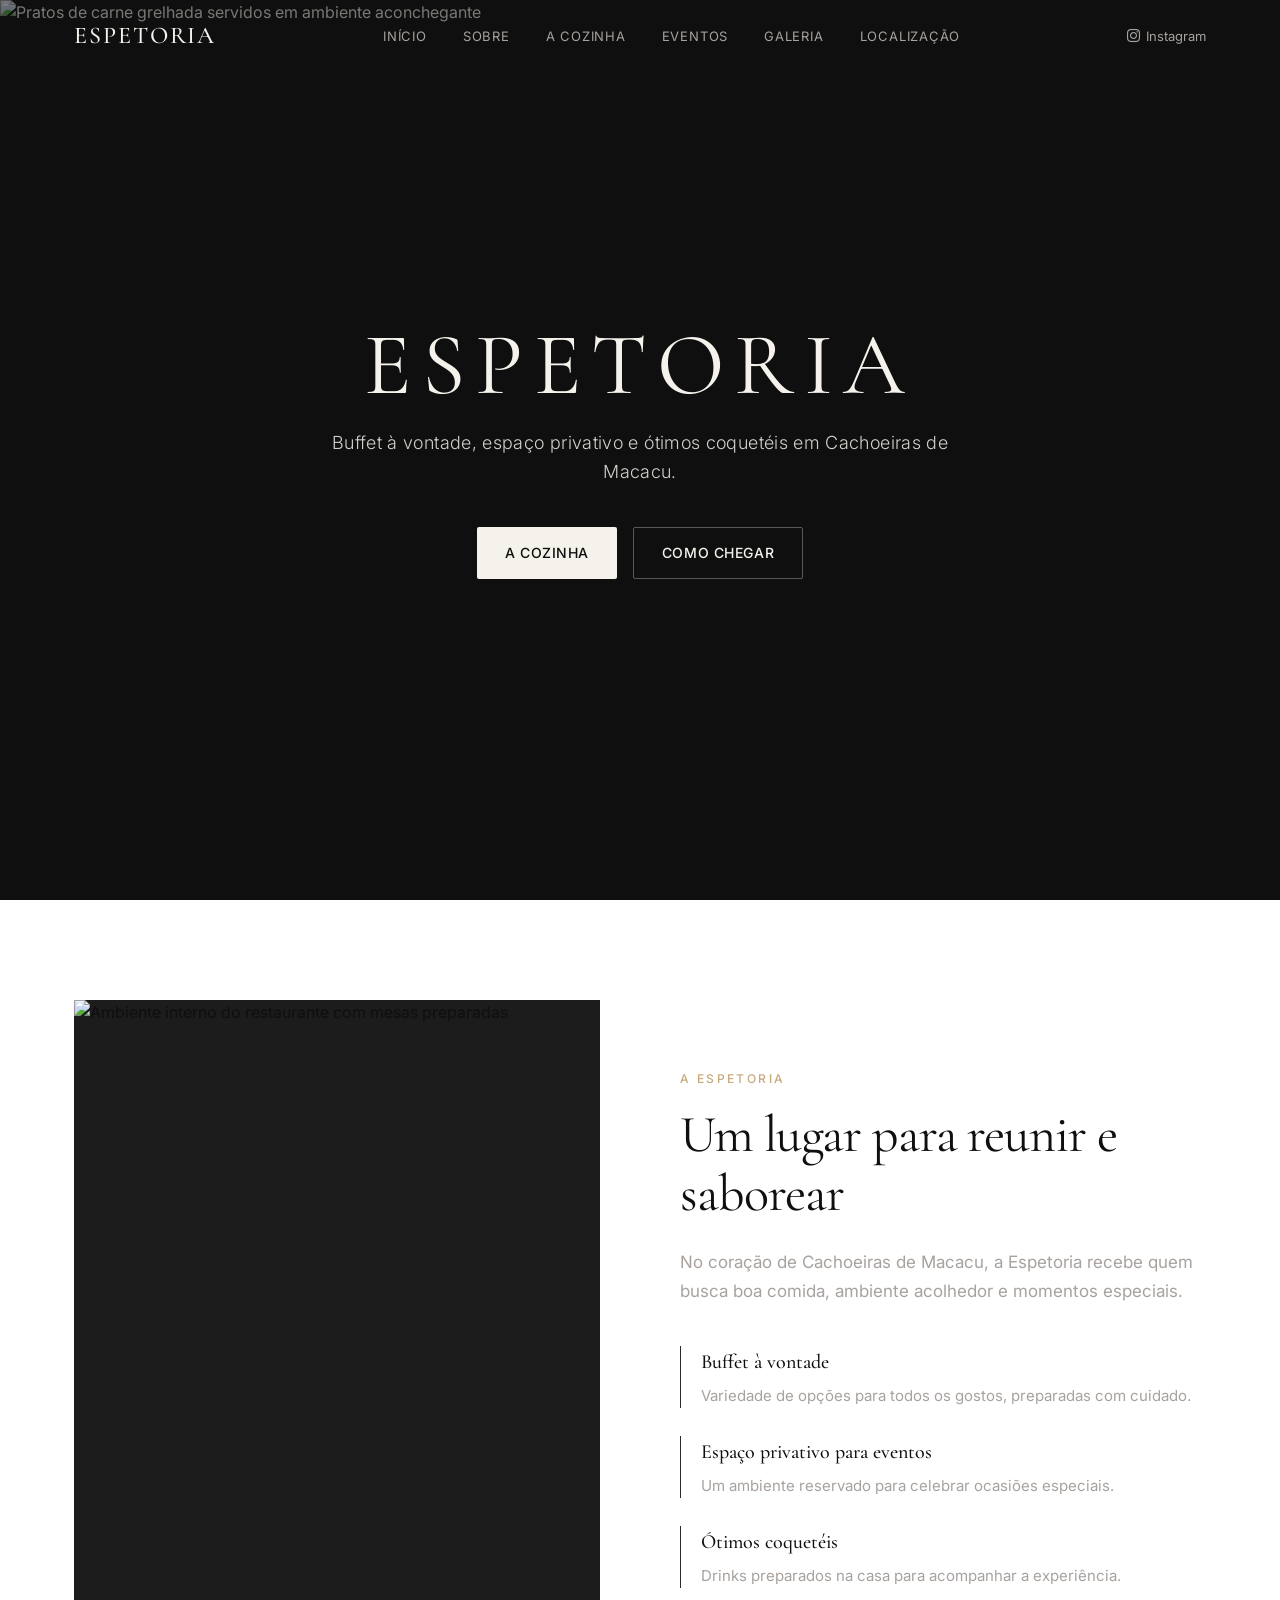
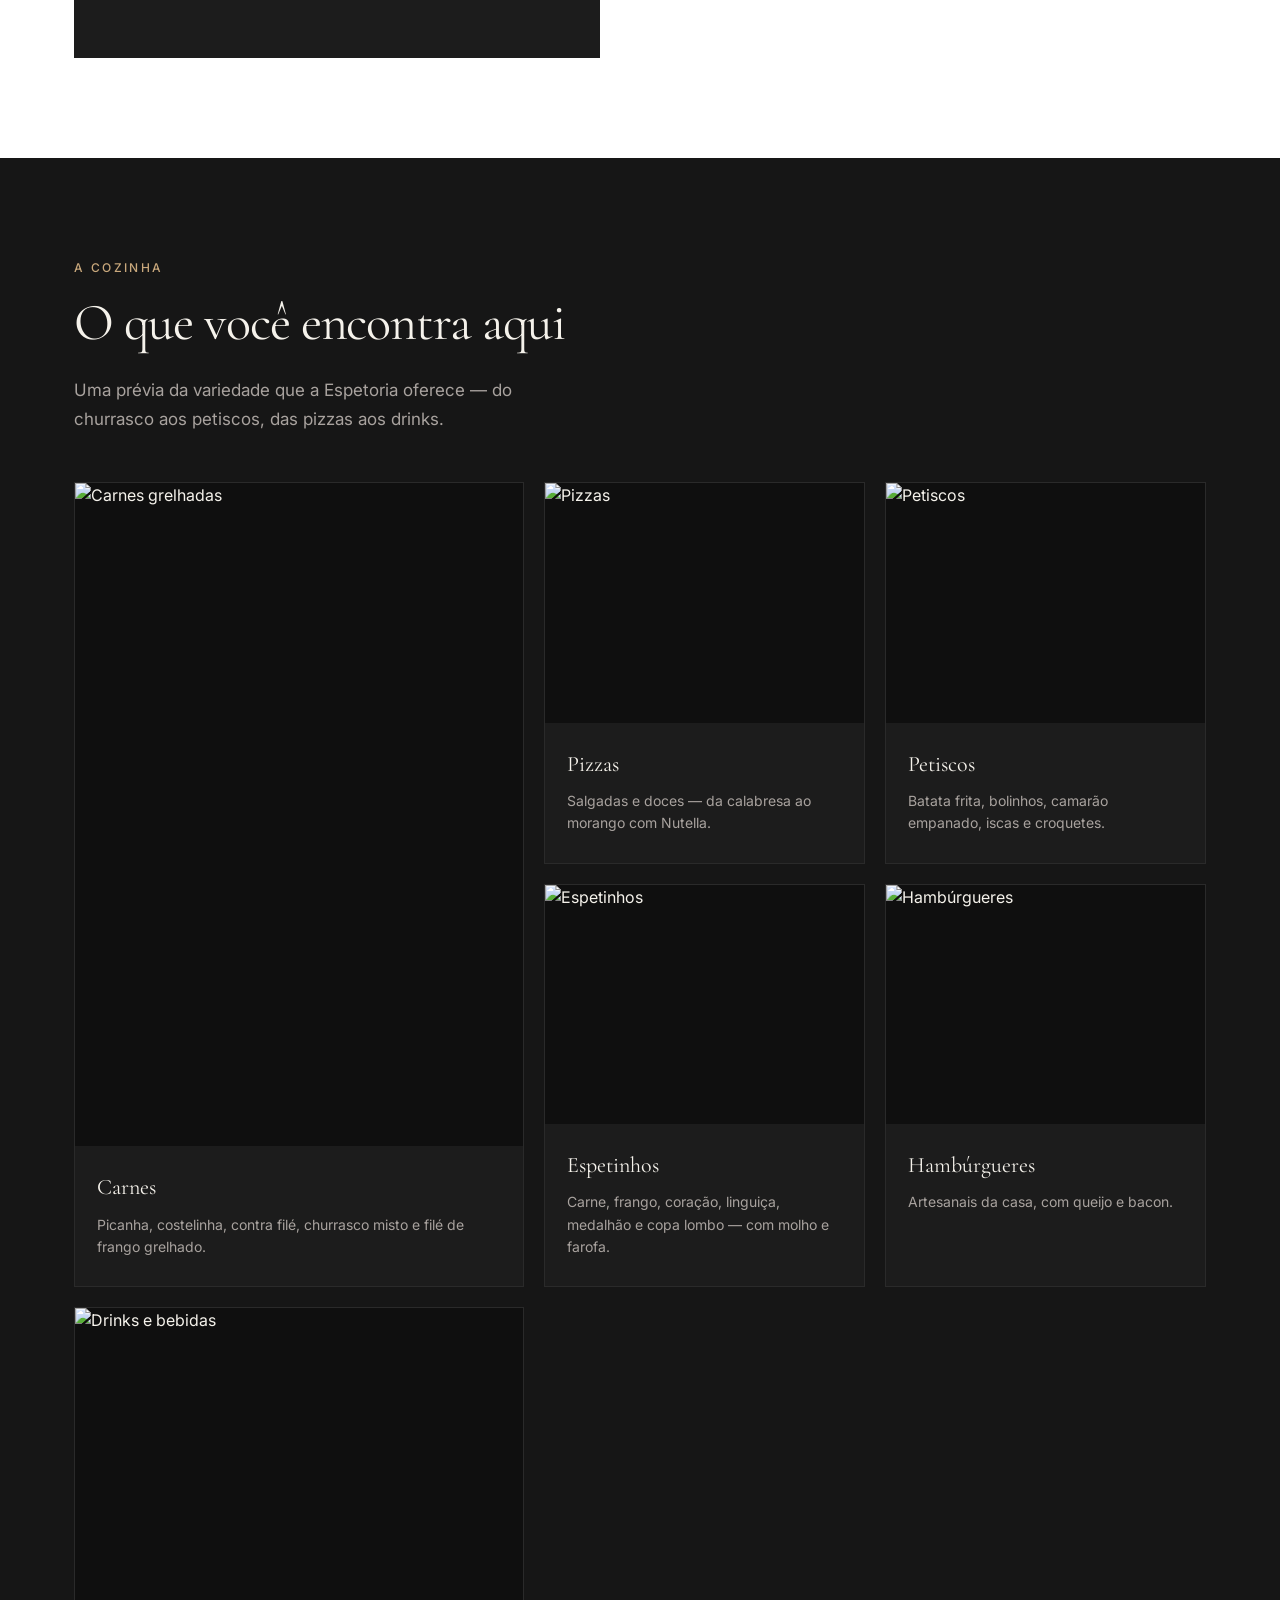
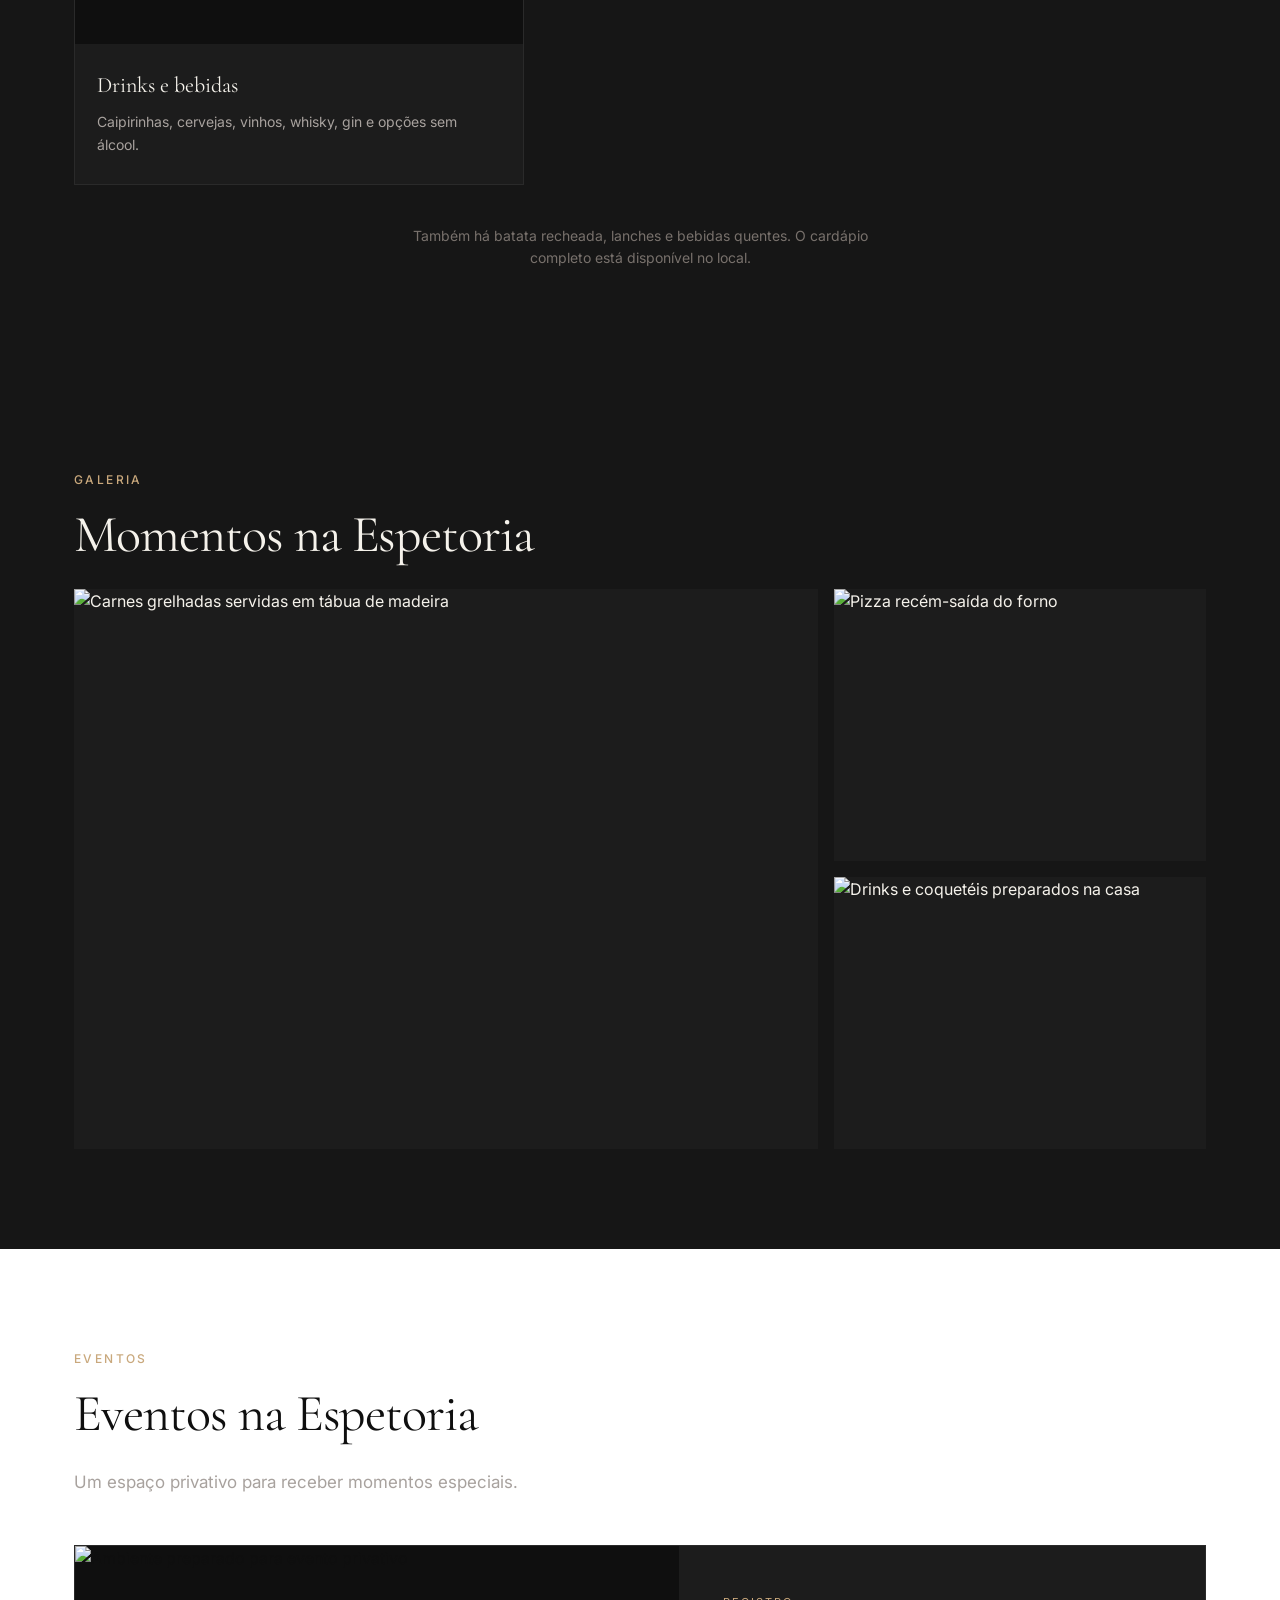
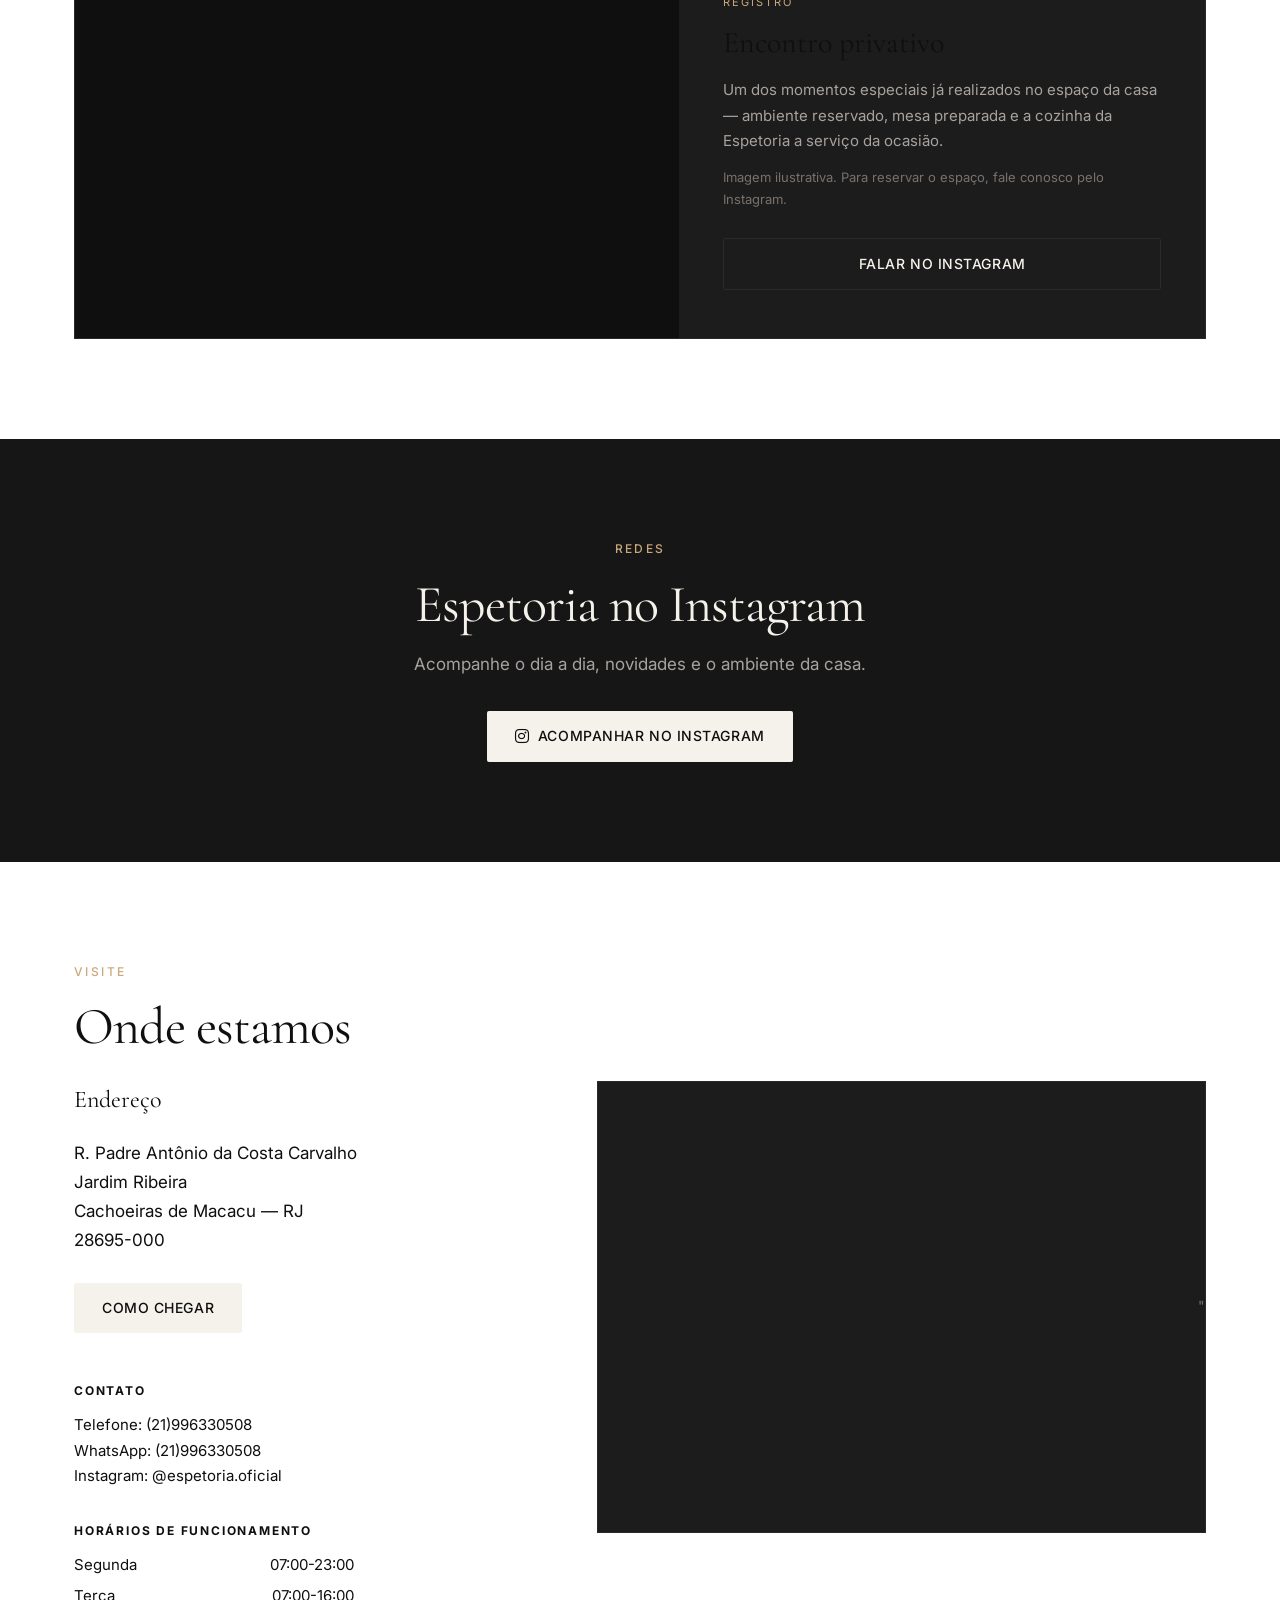
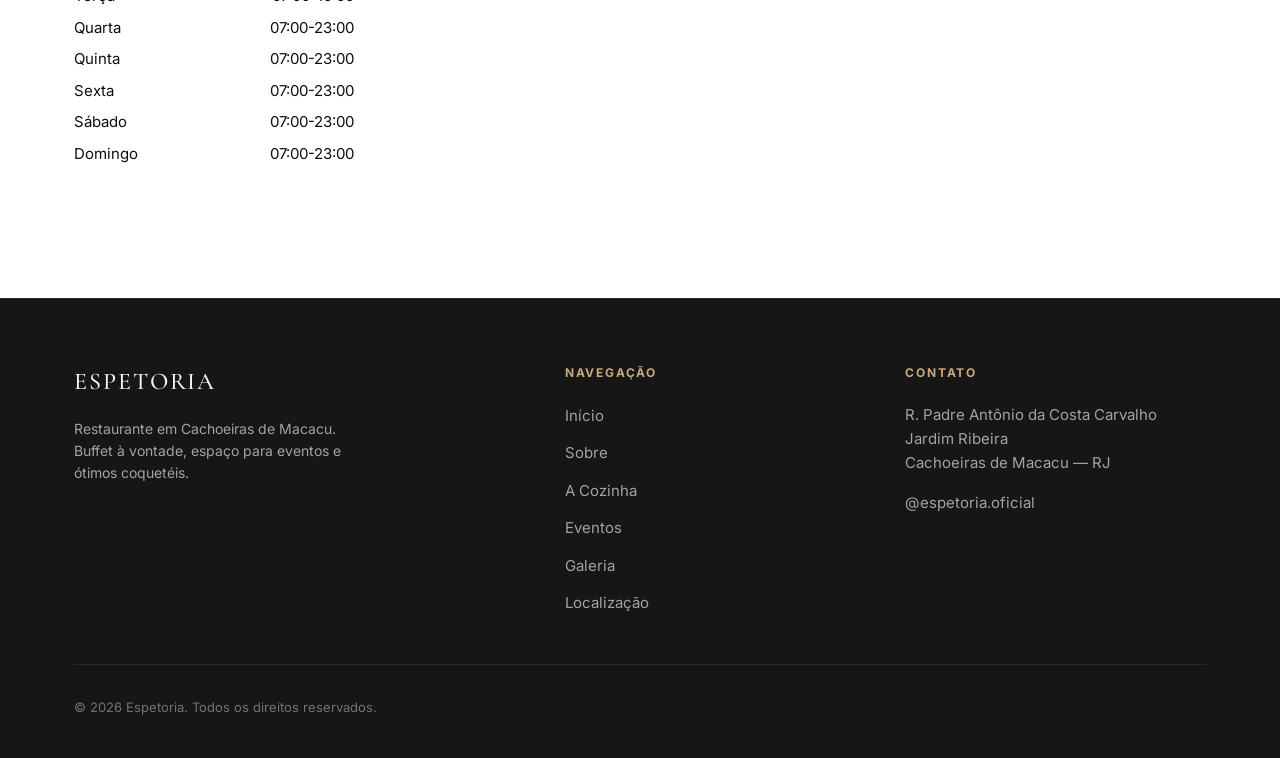
==== index.html @ f0045d0f "first commit" ====
<!DOCTYPE html>
<html lang="pt-BR">
<head>
  <meta charset="UTF-8">
  <meta name="viewport" content="width=device-width, initial-scale=1.0">
  <title>Espetoria — Restaurante em Cachoeiras de Macacu, RJ</title>
  <meta name="description" content="Espetoria em Cachoeiras de Macacu. Buffet à vontade, espaço privativo para eventos e ótimos coquetéis. Venha nos visitar.">
  
  <meta property="og:title" content="Espetoria — Cachoeiras de Macacu">
  <meta property="og:description" content="Buffet à vontade, espaço privativo para eventos e ótimos coquetéis. Restaurante em Cachoeiras de Macacu, RJ.">
  <meta property="og:type" content="restaurant">
  <meta property="og:url" content="https://espetoria.com.br">
  <meta property="og:locale" content="pt_BR">
  
  <link rel="icon" type="image/svg+xml" href="assets/favicon.svg">
  <link rel="apple-touch-icon" href="assets/favicon.svg">
  <link rel="manifest" href="assets/site.webmanifest">
  
  <link rel="preconnect" href="https://fonts.googleapis.com">
  <link rel="preconnect" href="https://fonts.gstatic.com" crossorigin>
  <link href="https://fonts.googleapis.com/css2?family=Cormorant+Garamond:ital,wght@0,400;0,500;0,600;1,400&family=Inter:wght@300;400;500;600&display=swap" rel="stylesheet">
  <link rel="stylesheet" href="https://cdn.jsdelivr.net/npm/bootstrap-icons@1.11.3/font/bootstrap-icons.min.css">
  <link rel="stylesheet" href="css/style.css">
  
  <script type="application/ld+json">
  {
    "@context": "https://schema.org",
    "@type": "Restaurant",
    "name": "Espetoria",
    "address": {
      "@type": "PostalAddress",
      "streetAddress": "R. Padre Antônio da Costa Carvalho — Jardim Ribeira",
      "addressLocality": "Cachoeiras de Macacu",
      "addressRegion": "RJ",
      "postalCode": "28695-000",
      "addressCountry": "BR"
    },
    "url": "https://espetoria.com.br",
    "servesCuisine": ["Brasileira", "Churrasco", "Pizza"],
    "priceRange": "$$"
  }
  </script>
</head>
<body>
  <header class="navbar" role="banner">
    <div class="container">
      <a href="#inicio" class="logo" aria-label="Espetoria — Início">Espetoria</a>
      
      <nav class="nav-links" aria-label="Navegação principal">
        <a href="#inicio">Início</a>
        <a href="#sobre">Sobre</a>
        <a href="#cozinha">A Cozinha</a>
        <a href="#eventos">Eventos</a>
        <a href="#galeria">Galeria</a>
        <a href="#localizacao">Localização</a>
      </nav>
      
      <a href="https://www.instagram.com/espetoria.oficial/" target="_blank" rel="noopener noreferrer" class="nav-instagram" aria-label="Instagram da Espetoria">
        <i class="bi bi-instagram" aria-hidden="true"></i>
        <span>Instagram</span>
      </a>
      
      <button class="menu-toggle" aria-label="Abrir menu" aria-expanded="false" aria-controls="mobile-nav">
        <span></span>
        <span></span>
        <span></span>
      </button>
    </div>
  </header>
  
  <nav class="mobile-nav" id="mobile-nav" aria-label="Menu mobile">
    <a href="#inicio">Início</a>
    <a href="#sobre">Sobre</a>
    <a href="#cozinha">A Cozinha</a>
    <a href="#eventos">Eventos</a>
    <a href="#galeria">Galeria</a>
    <a href="#localizacao">Localização</a>
    <a href="https://www.instagram.com/espetoria.oficial/" target="_blank" rel="noopener noreferrer" class="mobile-ig">Instagram</a>
  </nav>

  <main>
    <!-- Hero -->
    <section class="hero" id="inicio">
      <div class="hero-bg">
        <img 
          src="https://images.unsplash.com/photo-1555939594-58d7cb561ad1?w=1920&q=80" 
          alt="Pratos de carne grelhada servidos em ambiente aconchegante"
          width="1920"
          height="1080"
          fetchpriority="high"
        >
      </div>
      <div class="hero-overlay" aria-hidden="true"></div>
      <div class="hero-content">
        <h1 class="hero-title">Espetoria</h1>
        <p class="hero-subtitle">Buffet à vontade, espaço privativo e ótimos coquetéis em Cachoeiras de Macacu.</p>
        <div class="hero-actions">
          <a href="#cozinha" class="btn btn-primary">A cozinha</a>
          <a href="#localizacao" class="btn btn-outline">Como chegar</a>
        </div>
      </div>
    </section>

    <!-- Sobre -->
    <section class="section sobre" id="sobre">
      <div class="container">
        <div class="sobre-grid">
          <div class="sobre-visual">
            <img 
              src="https://images.unsplash.com/photo-1517248135467-4c7edcad34c4?w=900&q=80" 
              alt="Ambiente interno do restaurante com mesas preparadas"
              width="900"
              height="1125"
              loading="lazy"
              decoding="async"
            >
          </div>
          <div class="sobre-content">
            <p class="section-label">A Espetoria</p>
            <h2 class="section-title">Um lugar para reunir e saborear</h2>
            <p class="section-text">No coração de Cachoeiras de Macacu, a Espetoria recebe quem busca boa comida, ambiente acolhedor e momentos especiais.</p>
            
            <div class="sobre-features">
              <div class="feature">
                <h3>Buffet à vontade</h3>
                <p>Variedade de opções para todos os gostos, preparadas com cuidado.</p>
              </div>
              <div class="feature">
                <h3>Espaço privativo para eventos</h3>
                <p>Um ambiente reservado para celebrar ocasiões especiais.</p>
              </div>
              <div class="feature">
                <h3>Ótimos coquetéis</h3>
                <p>Drinks preparados na casa para acompanhar a experiência.</p>
              </div>
            </div>
          </div>
        </div>
      </div>
    </section>

    <!-- A Cozinha — prévia da alimentação -->
    <section class="section cozinha" id="cozinha">
      <div class="container">
        <div class="cozinha-header">
          <p class="section-label">A cozinha</p>
          <h2 class="section-title">O que você encontra aqui</h2>
          <p class="section-text">Uma prévia da variedade que a Espetoria oferece — do churrasco aos petiscos, das pizzas aos drinks.</p>
        </div>

        <div class="cozinha-grid">
          <article class="cozinha-card cozinha-card--large">
            <div class="cozinha-card-img">
              <img src="https://images.unsplash.com/photo-1544025162-d76694265947?w=1000&q=80" alt="Carnes grelhadas" loading="lazy" decoding="async">
            </div>
            <div class="cozinha-card-body">
              <h3>Carnes</h3>
              <p>Picanha, costelinha, contra filé, churrasco misto e filé de frango grelhado.</p>
            </div>
          </article>

          <article class="cozinha-card">
            <div class="cozinha-card-img">
              <img src="https://images.unsplash.com/photo-1565299624946-b28f40a0ae38?w=700&q=80" alt="Pizzas" loading="lazy" decoding="async">
            </div>
            <div class="cozinha-card-body">
              <h3>Pizzas</h3>
              <p>Salgadas e doces — da calabresa ao morango com Nutella.</p>
            </div>
          </article>

          <article class="cozinha-card">
            <div class="cozinha-card-img">
              <img src="https://images.unsplash.com/photo-1626645738196-c2a7c87a8f58?w=700&q=80" alt="Petiscos" loading="lazy" decoding="async">
            </div>
            <div class="cozinha-card-body">
              <h3>Petiscos</h3>
              <p>Batata frita, bolinhos, camarão empanado, iscas e croquetes.</p>
            </div>
          </article>

          <article class="cozinha-card">
            <div class="cozinha-card-img">
              <img src="https://images.unsplash.com/photo-1555939594-58d7cb561ad1?w=700&q=80" alt="Espetinhos" loading="lazy" decoding="async">
            </div>
            <div class="cozinha-card-body">
              <h3>Espetinhos</h3>
              <p>Carne, frango, coração, linguiça, medalhão e copa lombo — com molho e farofa.</p>
            </div>
          </article>

          <article class="cozinha-card">
            <div class="cozinha-card-img">
              <img src="https://images.unsplash.com/photo-1568901346375-23c9450c58cd?w=700&q=80" alt="Hambúrgueres" loading="lazy" decoding="async">
            </div>
            <div class="cozinha-card-body">
              <h3>Hambúrgueres</h3>
              <p>Artesanais da casa, com queijo e bacon.</p>
            </div>
          </article>

          <article class="cozinha-card">
            <div class="cozinha-card-img">
              <img src="https://images.unsplash.com/photo-1514362545857-3bc165247c3a?w=700&q=80" alt="Drinks e bebidas" loading="lazy" decoding="async">
            </div>
            <div class="cozinha-card-body">
              <h3>Drinks e bebidas</h3>
              <p>Caipirinhas, cervejas, vinhos, whisky, gin e opções sem álcool.</p>
            </div>
          </article>
        </div>

        <p class="cozinha-note">Também há batata recheada, lanches e bebidas quentes. O cardápio completo está disponível no local.</p>
      </div>
    </section>

    <!-- Galeria -->
    <section class="section galeria" id="galeria">
      <div class="container">
        <p class="section-label">Galeria</p>
        <h2 class="section-title">Momentos na Espetoria</h2>
        
        <div class="galeria-grid">
          <div class="galeria-item large">
            <img 
              src="https://images.unsplash.com/photo-1544025162-d76694265947?w=1200&q=80" 
              alt="Carnes grelhadas servidas em tábua de madeira"
              width="1200"
              height="750"
              loading="lazy"
              decoding="async"
            >
          </div>
          <div class="galeria-item medium">
            <img 
              src="https://images.unsplash.com/photo-1565299624946-b28f40a0ae38?w=600&q=80" 
              alt="Pizza recém-saída do forno"
              width="600"
              height="450"
              loading="lazy"
              decoding="async"
            >
          </div>
          <div class="galeria-item medium">
            <img 
              src="https://images.unsplash.com/photo-1514362545857-3bc165247c3a?w=600&q=80" 
              alt="Drinks e coquetéis preparados na casa"
              width="600"
              height="450"
              loading="lazy"
              decoding="async"
            >
          </div>
        </div>
      </div>
    </section>

    <!-- Eventos -->
    <section class="section eventos" id="eventos">
      <div class="container">
        <div class="eventos-header">
          <p class="section-label">Eventos</p>
          <h2 class="section-title">Eventos na Espetoria</h2>
          <p class="section-text">Um espaço privativo para receber momentos especiais.</p>
        </div>

        <article class="evento-destaque">
          <div class="evento-destaque-img">
            <img 
              src="https://images.unsplash.com/photo-1519167758481-83f550bb49b3?w=1100&q=80" 
              alt="Ambiente preparado para evento privativo"
              width="1100"
              height="700"
              loading="lazy"
              decoding="async"
            >
          </div>
          <div class="evento-destaque-body">
            <span class="evento-label">Registro</span>
            <h3>Encontro privativo</h3>
            <p>Um dos momentos especiais já realizados no espaço da casa — ambiente reservado, mesa preparada e a cozinha da Espetoria a serviço da ocasião.</p>
            <p class="evento-note">Imagem ilustrativa. Para reservar o espaço, fale conosco pelo Instagram.</p>
            <a href="https://www.instagram.com/espetoria.oficial/" target="_blank" rel="noopener noreferrer" class="btn btn-secondary">Falar no Instagram</a>
          </div>
        </article>
      </div>
    </section>

    <!-- Instagram -->
    <section class="section instagram">
      <div class="container">
        <p class="section-label">Redes</p>
        <h2 class="section-title">Espetoria no Instagram</h2>
        <p class="section-text">Acompanhe o dia a dia, novidades e o ambiente da casa.</p>
        <a href="https://www.instagram.com/espetoria.oficial/" target="_blank" rel="noopener noreferrer" class="btn btn-primary">
          <i class="bi bi-instagram" aria-hidden="true"></i>
          Acompanhar no Instagram
        </a>
      </div>
    </section>

    <!-- Localização -->
    <section class="section localizacao" id="localizacao">
      <div class="container">
        <p class="section-label">Visite</p>
        <h2 class="section-title">Onde estamos</h2>
        
        <div class="localizacao-grid">
          <div class="localizacao-info">
            <h3>Endereço</h3>
            <p class="address">
              R. Padre Antônio da Costa Carvalho<br>
              Jardim Ribeira<br>
              Cachoeiras de Macacu — RJ<br>
              28695-000
            </p>
            
            <a 
              href="https://www.google.com/maps/search/?api=1&query=R.+Padre+Ant%C3%B4nio+da+Costa+Carvalho+Jardim+Ribeira+Cachoeiras+de+Macacu+RJ+28695-000" 
              target="_blank" 
              rel="noopener noreferrer" 
              class="btn btn-primary"
            >
              Como chegar
            </a>

            <div class="info-block" style="margin-top: 48px;">
              <h4>Contato</h4>
              <p>Telefone: (21)996330508</p>
              <p>WhatsApp: (21)996330508</p>
              <p>
                Instagram: 
                <a href="https://www.instagram.com/espetoria.oficial/" target="_blank" rel="noopener noreferrer">@espetoria.oficial</a>
              </p>
            </div>

            <div class="info-block">
              <h4>Horários de funcionamento</h4>
              <ul class="hours-list" style="margin-top: 12px;">
                <li><span class="day">Segunda</span> <span>07:00-23:00</span></li>
                <li><span class="day">Terça</span> <span>07:00-16:00</span></li>
                <li><span class="day">Quarta</span> <span>07:00-23:00</span></li>
                <li><span class="day">Quinta</span> <span>07:00-23:00</span></li>
                <li><span class="day">Sexta</span> <span>07:00-23:00</span></li>
                <li><span class="day">Sábado</span> <span>07:00-23:00</span></li>
                <li><span class="day">Domingo</span> <span>07:00-23:00</span></li>
              </ul>
            </div>
          </div>
          
          <div class="map-placeholder">
          <iframe src="https://www.google.com/maps/embed?pb=!1m18!1m12!1m3!1d4570.860863030024!2d-42.73411092378685!3d-22.596006626839863!2m3!1f0!2f0!3f0!3m2!1i1024!2i768!4f13.1!3m3!1m2!1s0x99cfe68cfa7e2f%3A0x86bfbcec904a068d!2sEspetoria%20Bar%20e%20Restaurante!5e1!3m2!1spt-BR!2sbr!4v1787080847630!5m2!1spt-BR!2sbr" width="600" height="450" style="border:0;" allowfullscreen="" loading="lazy" referrerpolicy="strict-origin-when-cross-origin"></iframe>"
           
          </div>
        </div>
      </div>
    </section>
  </main>

  <footer class="footer" role="contentinfo">
    <div class="container">
      <div class="footer-grid">
        <div class="footer-brand">
          <a href="#inicio" class="logo">Espetoria</a>
          <p>Restaurante em Cachoeiras de Macacu. Buffet à vontade, espaço para eventos e ótimos coquetéis.</p>
        </div>
        
        <div class="footer-nav">
          <h4>Navegação</h4>
          <ul>
            <li><a href="#inicio">Início</a></li>
            <li><a href="#sobre">Sobre</a></li>
            <li><a href="#cozinha">A Cozinha</a></li>
            <li><a href="#eventos">Eventos</a></li>
            <li><a href="#galeria">Galeria</a></li>
            <li><a href="#localizacao">Localização</a></li>
          </ul>
        </div>
        
        <div class="footer-contact">
          <h4>Contato</h4>
          <p>R. Padre Antônio da Costa Carvalho<br>Jardim Ribeira<br>Cachoeiras de Macacu — RJ</p>
          <p style="margin-top: 16px;">
            <a href="https://www.instagram.com/espetoria.oficial/" target="_blank" rel="noopener noreferrer">@espetoria.oficial</a>
          </p>
        </div>
      </div>
      
      <div class="footer-bottom">
        <span>&copy; 2026 Espetoria. Todos os direitos reservados.</span>
      </div>
    </div>
  </footer>

  <script src="js/app.js" defer></script>
</body>
</html>
---- css/style.css ----
/* ============================================
   ESPETORIA — Premium Institutional Website
   ============================================ */

:root {
  --color-bg: #0f0f0f;
  --color-bg-alt: #161616;
  --color-surface: #1c1c1c;
  --color-text: #f5f2eb;
  --color-text-muted: #a8a29e;
  --color-text-soft: #78716c;
  --color-border: #2a2a2a;
  --color-accent: #c9a87c;
  --color-accent-soft: rgba(201, 168, 124, 0.15);
  --color-white: #ffffff;
  --color-offwhite: #faf8f5;
  
  --font-serif: "Cormorant Garamond", Georgia, "Times New Roman", serif;
  --font-sans: "Inter", -apple-system, BlinkMacSystemFont, "Segoe UI", Roboto, sans-serif;
  
  --container: 1180px;
  --nav-height: 72px;
  --transition: 0.3s cubic-bezier(0.4, 0, 0.2, 1);
  --radius: 2px;
}

*, *::before, *::after {
  box-sizing: border-box;
  margin: 0;
  padding: 0;
}

html {
  scroll-behavior: smooth;
  -webkit-text-size-adjust: 100%;
}

body {
  font-family: var(--font-sans);
  font-size: 16px;
  line-height: 1.6;
  color: var(--color-text);
  background-color: var(--color-bg);
  -webkit-font-smoothing: antialiased;
  -moz-osx-font-smoothing: grayscale;
  overflow-x: hidden;
}

img {
  max-width: 100%;
  height: auto;
  display: block;
}

a {
  color: inherit;
  text-decoration: none;
  transition: color var(--transition);
}

button {
  font-family: inherit;
  border: none;
  background: none;
  cursor: pointer;
  color: inherit;
}

ul, ol {
  list-style: none;
}

/* Focus visible for accessibility */
:focus-visible {
  outline: 2px solid var(--color-accent);
  outline-offset: 3px;
}

/* Reduced motion */
@media (prefers-reduced-motion: reduce) {
  html { scroll-behavior: auto; }
  *, *::before, *::after {
    animation-duration: 0.01ms !important;
    animation-iteration-count: 1 !important;
    transition-duration: 0.01ms !important;
  }
}

/* ========== UTILITIES ========== */
.container {
  width: 100%;
  max-width: var(--container);
  margin: 0 auto;
  padding: 0 24px;
}

.section {
  padding: 100px 0;
}

.section-label {
  font-size: 0.75rem;
  letter-spacing: 0.2em;
  text-transform: uppercase;
  color: var(--color-accent);
  margin-bottom: 16px;
  font-weight: 500;
}

.section-title {
  font-family: var(--font-serif);
  font-size: clamp(2rem, 5vw, 3.25rem);
  font-weight: 400;
  line-height: 1.15;
  letter-spacing: -0.02em;
  margin-bottom: 24px;
}

.section-text {
  font-size: 1.0625rem;
  color: var(--color-text-muted);
  max-width: 540px;
  line-height: 1.7;
}

.btn {
  display: inline-flex;
  align-items: center;
  justify-content: center;
  gap: 8px;
  padding: 14px 28px;
  font-size: 0.875rem;
  font-weight: 500;
  letter-spacing: 0.04em;
  text-transform: uppercase;
  border-radius: var(--radius);
  transition: all var(--transition);
  white-space: nowrap;
}

.btn-primary {
  background: var(--color-text);
  color: var(--color-bg);
}

.btn-primary:hover {
  background: var(--color-accent);
  color: var(--color-bg);
}

.btn-secondary {
  background: transparent;
  color: var(--color-text);
  border: 1px solid var(--color-border);
}

.btn-secondary:hover {
  border-color: var(--color-accent);
  color: var(--color-accent);
}

.btn-outline {
  background: transparent;
  color: var(--color-text);
  border: 1px solid rgba(255,255,255,0.3);
}

.btn-outline:hover {
  background: var(--color-white);
  color: var(--color-bg);
  border-color: var(--color-white);
}

/* ========== NAVBAR ========== */
.navbar {
  position: fixed;
  top: 0;
  left: 0;
  right: 0;
  z-index: 1000;
  height: var(--nav-height);
  display: flex;
  align-items: center;
  transition: background var(--transition), box-shadow var(--transition);
}

.navbar.scrolled {
  background: rgba(15, 15, 15, 0.92);
  backdrop-filter: blur(12px);
  -webkit-backdrop-filter: blur(12px);
  box-shadow: 0 1px 0 var(--color-border);
}

.navbar .container {
  display: flex;
  align-items: center;
  justify-content: space-between;
}

.logo {
  font-family: var(--font-serif);
  font-size: 1.5rem;
  font-weight: 500;
  letter-spacing: 0.08em;
  text-transform: uppercase;
  color: var(--color-text);
}

.nav-links {
  display: none;
  align-items: center;
  gap: 36px;
}

.nav-links a {
  font-size: 0.8125rem;
  font-weight: 400;
  letter-spacing: 0.06em;
  text-transform: uppercase;
  color: var(--color-text-muted);
  position: relative;
}

.nav-links a:hover,
.nav-links a.active {
  color: var(--color-text);
}

.nav-links a::after {
  content: '';
  position: absolute;
  bottom: -4px;
  left: 0;
  width: 0;
  height: 1px;
  background: var(--color-accent);
  transition: width var(--transition);
}

.nav-links a:hover::after {
  width: 100%;
}

.nav-instagram {
  display: none;
  align-items: center;
  gap: 6px;
  font-size: 0.8125rem;
  color: var(--color-text-muted);
}

.nav-instagram:hover {
  color: var(--color-accent);
}

.menu-toggle {
  display: flex;
  flex-direction: column;
  justify-content: center;
  gap: 6px;
  width: 32px;
  height: 32px;
  z-index: 1001;
}

.menu-toggle span {
  display: block;
  width: 100%;
  height: 1.5px;
  background: var(--color-text);
  transition: all 0.3s ease;
  transform-origin: center;
}

.menu-toggle.active span:nth-child(1) {
  transform: translateY(7.5px) rotate(45deg);
}

.menu-toggle.active span:nth-child(2) {
  opacity: 0;
}

.menu-toggle.active span:nth-child(3) {
  transform: translateY(-7.5px) rotate(-45deg);
}

/* Mobile Nav */
.mobile-nav {
  position: fixed;
  inset: 0;
  background: var(--color-bg);
  z-index: 999;
  display: flex;
  flex-direction: column;
  justify-content: center;
  align-items: center;
  gap: 28px;
  opacity: 0;
  visibility: hidden;
  transition: all 0.35s ease;
}

.mobile-nav.open {
  opacity: 1;
  visibility: visible;
}

.mobile-nav a {
  font-family: var(--font-serif);
  font-size: 1.75rem;
  font-weight: 400;
  color: var(--color-text-muted);
  transition: color var(--transition);
}

.mobile-nav a:hover {
  color: var(--color-text);
}

.mobile-nav .mobile-ig {
  margin-top: 20px;
  font-size: 0.875rem;
  letter-spacing: 0.1em;
  text-transform: uppercase;
  color: var(--color-accent);
}

@media (min-width: 992px) {
  .nav-links { display: flex; }
  .nav-instagram { display: flex; }
  .menu-toggle { display: none; }
}

/* ========== HERO ========== */
.hero {
  position: relative;
  min-height: 100vh;
  min-height: 100dvh;
  display: flex;
  align-items: center;
  justify-content: center;
  overflow: hidden;
}

.hero-bg {
  position: absolute;
  inset: 0;
  z-index: 0;
}

.hero-bg img {
  width: 100%;
  height: 100%;
  object-fit: cover;
  object-position: center;
}

.hero-overlay {
  position: absolute;
  inset: 0;
  background: linear-gradient(
    to bottom,
    rgba(15,15,15,0.55) 0%,
    rgba(15,15,15,0.4) 40%,
    rgba(15,15,15,0.7) 100%
  );
  z-index: 1;
}

.hero-content {
  position: relative;
  z-index: 2;
  text-align: center;
  padding: 0 24px;
  max-width: 720px;
}

.hero-title {
  font-family: var(--font-serif);
  font-size: clamp(3rem, 10vw, 5.5rem);
  font-weight: 400;
  letter-spacing: 0.12em;
  text-transform: uppercase;
  margin-bottom: 20px;
  line-height: 1;
}

.hero-subtitle {
  font-size: 1.125rem;
  color: rgba(245, 242, 235, 0.85);
  margin-bottom: 40px;
  font-weight: 300;
  letter-spacing: 0.02em;
}

.hero-actions {
  display: flex;
  flex-wrap: wrap;
  gap: 16px;
  justify-content: center;
}

/* ========== SOBRE ========== */
.sobre {
  background: var(--color-white);
  color:var(--color-bg)
}

.sobre-grid {
  display: grid;
  grid-template-columns: 1fr;
  gap: 48px;
  align-items: center;
}

.sobre-visual {
  position: relative;
  aspect-ratio: 4/5;
  overflow: hidden;
  background: var(--color-surface);
}

.sobre-visual img {
  width: 100%;
  height: 100%;
  object-fit: cover;
}

.tent {
  max-width: 480px;
}

.sobre-features {
  margin-top: 40px;
  display: flex;
  flex-direction: column;
  gap: 28px;
}

.feature {
  border-left: 1px solid var(--color-border);
  padding-left: 20px;
}

.feature h3 {
  font-family: var(--font-serif);
  font-size: 1.25rem;
  font-weight: 500;
  margin-bottom: 6px;
}

.feature p {
  font-size: 0.9375rem;
  color: var(--color-text-muted);
  line-height: 1.6;
}

@media (min-width: 768px) {
  .sobre-grid {
    grid-template-columns: 1fr 1fr;
    gap: 80px;
  }
}

/* ========== DESTAQUES ========== */
.destaques {
  background: var(--color-bg-alt);
}

.destaques-header {
  margin-bottom: 56px;
}

.destaques-grid {
  display: grid;
  grid-template-columns: 1fr;
  gap: 24px;
}

.destaque-card {
  background: var(--color-surface);
  padding: 36px 32px;
  border: 1px solid var(--color-border);
  transition: border-color var(--transition);
}

.destaque-card:hover {
  border-color: rgba(201, 168, 124, 0.4);
}

.destaque-card.featured {
  grid-column: 1 / -1;
  padding: 48px 40px;
}

.destaque-cat {
  font-size: 0.6875rem;
  letter-spacing: 0.15em;
  text-transform: uppercase;
  color: var(--color-accent);
  margin-bottom: 12px;
  display: block;
}

.destaque-nome {
  font-family: var(--font-serif);
  font-size: 1.5rem;
  font-weight: 400;
  margin-bottom: 12px;
}

.destaque-card.featured .destaque-nome {
  font-size: 2rem;
}

.destaque-desc {
  font-size: 0.9375rem;
  color: var(--color-text-muted);
  margin-bottom: 16px;
  line-height: 1.6;
  max-width: 420px;
}

.destaque-obs {
  display: block;
  font-size: 0.8125rem;
  color: var(--color-text-soft);
  margin-bottom: 8px;
}

.destaque-preco {
  display: none;
}

@media (min-width: 640px) {
  .destaques-grid {
    grid-template-columns: repeat(2, 1fr);
  }
  .destaque-card.featured {
    grid-column: 1 / -1;
  }
}

@media (min-width: 1024px) {
  .destaques-grid {
    grid-template-columns: repeat(3, 1fr);
  }
  .destaque-card.featured {
    grid-column: span 2;
  }
}


/* ========== CARDÁPIO ========== */
.cardapio {
  background: var(--color-bg);
  padding-bottom: 120px;
}

.cardapio-header {
  margin-bottom: 56px;
  max-width: 520px;
}

.cardapio-intro {
  font-size: 1.0625rem;
  color: var(--color-text-muted);
  line-height: 1.7;
}

/* Layout: sidebar + content */
.menu-layout {
  display: grid;
  grid-template-columns: 1fr;
  gap: 40px;
  align-items: start;
}

@media (min-width: 900px) {
  .menu-layout {
    grid-template-columns: 240px 1fr;
    gap: 64px;
  }
}

/* Sidebar */
.menu-sidebar {
  position: relative;
}

@media (min-width: 900px) {
  .menu-sidebar {
    position: sticky;
    top: 100px;
  }
}

.menu-search-wrap {
  position: relative;
  margin-bottom: 28px;
}

.menu-search-wrap input {
  width: 100%;
  padding: 12px 16px 12px 42px;
  background: transparent;
  border: none;
  border-bottom: 1px solid var(--color-border);
  border-radius: 0;
  color: var(--color-text);
  font-size: 0.875rem;
  transition: border-color var(--transition);
}

.menu-search-wrap input::placeholder {
  color: var(--color-text-soft);
}

.menu-search-wrap input:focus {
  outline: none;
  border-bottom-color: var(--color-accent);
}

.menu-search-wrap .search-icon {
  position: absolute;
  left: 8px;
  top: 50%;
  transform: translateY(-50%);
  color: var(--color-text-soft);
  font-size: 0.95rem;
  pointer-events: none;
}

/* Category navigation */
.menu-nav {
  display: flex;
  flex-direction: column;
  gap: 28px;
}

.menu-nav-group {
  display: flex;
  flex-direction: column;
  gap: 4px;
}

.menu-nav-label {
  font-size: 0.6875rem;
  letter-spacing: 0.18em;
  text-transform: uppercase;
  color: var(--color-text-soft);
  margin-bottom: 8px;
  padding-left: 2px;
}

.menu-nav-list {
  display: flex;
  flex-direction: row;
  flex-wrap: nowrap;
  gap: 6px;
  overflow-x: auto;
  -webkit-overflow-scrolling: touch;
  scrollbar-width: none;
  padding-bottom: 4px;
}

.menu-nav-list::-webkit-scrollbar {
  display: none;
}

@media (min-width: 900px) {
  .menu-nav-list {
    flex-direction: column;
    overflow: visible;
    gap: 2px;
  }
}

.menu-nav-btn {
  flex-shrink: 0;
  text-align: left;
  padding: 8px 14px;
  font-size: 0.875rem;
  font-weight: 400;
  color: var(--color-text-muted);
  border-radius: 2px;
  transition: color var(--transition), background var(--transition);
  white-space: nowrap;
  border: none;
  background: transparent;
  cursor: pointer;
}

@media (min-width: 900px) {
  .menu-nav-btn {
    padding: 9px 12px;
    border-left: 2px solid transparent;
    border-radius: 0;
  }
}

.menu-nav-btn:hover {
  color: var(--color-text);
}

.menu-nav-btn.active {
  color: var(--color-text);
  background: var(--color-accent-soft);
}

@media (min-width: 900px) {
  .menu-nav-btn.active {
    background: transparent;
    border-left-color: var(--color-accent);
    color: var(--color-text);
  }
}

/* Main content area */
.menu-main {
  min-height: 320px;
}

.menu-panel {
  animation: menuFade 0.35s ease;
}

@keyframes menuFade {
  from { opacity: 0; transform: translateY(8px); }
  to { opacity: 1; transform: translateY(0); }
}

@media (prefers-reduced-motion: reduce) {
  .menu-panel {
    animation: none;
  }
}

/* Hero image for key categories */
.menu-panel-hero {
  position: relative;
  margin-bottom: 36px;
  overflow: hidden;
  aspect-ratio: 2.2 / 1;
  max-height: 280px;
  background: var(--color-surface);
}

.menu-panel-hero img {
  width: 100%;
  height: 100%;
  object-fit: cover;
}

.menu-panel-hero-overlay {
  position: absolute;
  inset: 0;
  background: linear-gradient(to top, rgba(15,15,15,0.85) 0%, rgba(15,15,15,0.2) 55%, transparent 100%);
  display: flex;
  flex-direction: column;
  justify-content: flex-end;
  padding: 28px 28px 24px;
}

.menu-panel-hero .menu-panel-title {
  color: var(--color-text);
  margin-bottom: 0;
  border: none;
  padding: 0;
}

.menu-panel-hero .menu-panel-intro {
  color: rgba(245,242,235,0.8);
  margin-top: 6px;
}

/* Header without image */
.menu-panel-header {
  margin-bottom: 28px;
  padding-bottom: 16px;
  border-bottom: 1px solid var(--color-border);
}

.menu-panel-title {
  font-family: var(--font-serif);
  font-size: clamp(1.75rem, 3vw, 2.25rem);
  font-weight: 400;
  letter-spacing: -0.01em;
  line-height: 1.15;
}

.menu-panel-intro {
  font-size: 0.875rem;
  color: var(--color-text-soft);
  margin-top: 8px;
  line-height: 1.5;
}

/* Item list — printed menu style */
.menu-list {
  list-style: none;
  display: flex;
  flex-direction: column;
  gap: 0;
}

.mi {
  display: flex;
  flex-wrap: wrap;
  align-items: baseline;
  justify-content: space-between;
  gap: 8px 24px;
  padding: 16px 0;
  border-bottom: 1px solid rgba(42, 42, 42, 0.7);
}

.mi:last-child {
  border-bottom: none;
}

.mi-name {
  font-family: var(--font-serif);
  font-size: 1.1875rem;
  font-weight: 400;
  color: var(--color-text);
  line-height: 1.3;
}

.mi-obs {
  font-size: 0.8125rem;
  color: var(--color-text-soft);
  letter-spacing: 0.01em;
}

/* Dense lists (beverages, lanches) */
.menu-list.dense {
  display: grid;
  grid-template-columns: 1fr;
  gap: 0;
}

@media (min-width: 560px) {
  .menu-list.dense {
    grid-template-columns: 1fr 1fr;
    column-gap: 40px;
  }
}

.menu-list.dense .mi {
  padding: 11px 0;
}

.menu-list.dense .mi-name {
  font-family: var(--font-sans);
  font-size: 0.9375rem;
  font-weight: 400;
}

.menu-list.dense .mi-obs {
  font-size: 0.75rem;
}

.no-results {
  text-align: center;
  padding: 64px 20px;
  color: var(--color-text-muted);
  font-size: 0.9375rem;
}

.no-results[hidden] {
  display: none;
}

/* ========== GALERIA ========== */
.galeria {
  background: var(--color-bg-alt);
}

.galeria-grid {
  display: grid;
  grid-template-columns: 1fr;
  gap: 16px;
}

.galeria-item {
  position: relative;
  overflow: hidden;
  background: var(--color-surface);
}

.galeria-item img {
  width: 100%;
  height: 100%;
  object-fit: cover;
  transition: transform 0.6s ease;
}

.galeria-item:hover img {
  transform: scale(1.03);
}

.galeria-item.large {
  aspect-ratio: 16/10;
}

.galeria-item.medium {
  aspect-ratio: 4/3;
}

@media (min-width: 768px) {
  .galeria-grid {
    grid-template-columns: 2fr 1fr;
    grid-template-rows: 1fr 1fr;
    gap: 16px;
    height: 560px;
  }
  .galeria-item.large {
    grid-row: 1 / 3;
    aspect-ratio: auto;
    height: 100%;
  }
  .galeria-item.medium {
    aspect-ratio: auto;
    height: 100%;
  }
}

/* ========== EVENTOS ========== */
.eventos {
  background: var(--color-white);
  color:var(--color-bg)
}

.eventos-content {
  max-width: 560px;
}

/* ========== INSTAGRAM ========== */
.instagram {
  background: var(--color-bg-alt);
  text-align: center;
}

.instagram .section-title {
  margin-bottom: 16px;
}

.instagram .section-text {
  margin: 0 auto 32px;
}

/* ========== LOCALIZAÇÃO ========== */
.localizacao {
  background: var(--color-white);
  color:var(--color-bg)
}

.localizacao-grid {
  display: grid;
  grid-template-columns: 1fr;
  gap: 48px;
}

.localizacao-info h3 {
  font-family: var(--font-serif);
  font-size: 1.5rem;
  font-weight: 400;
  margin-bottom: 20px;
}

.address {
  font-size: 1.0625rem;
  color: var(--color-bg);
  line-height: 1.7;
  margin-bottom: 28px;
}

.info-block {
  margin-bottom: 32px;
}

.info-block h4 {
  font-size: 0.75rem;
  letter-spacing: 0.15em;
  text-transform: uppercase;
  color: var(--color-bg);
  margin-bottom: 12px;
}

.info-block p,
.info-block li {
  font-size: 0.9375rem;
  color: var(--color-bg);
  line-height: 1.7;
}

.hours-list {
  display: flex;
  flex-direction: column;
  gap: 6px;
}

.hours-list li {
  display: flex;
  justify-content: space-between;
  max-width: 280px;
}

.hours-list .day {
  color: var(--color-bg);
}

.map-placeholder {
  background: var(--color-surface);
  border: 1px solid var(--color-border);
  aspect-ratio: 16/10;
  display: flex;
  align-items: center;
  justify-content: center;
  color: var(--color-text-soft);
  font-size: 0.875rem;
}

.map-placeholder a {
  color: var(--color-accent);
  text-decoration: underline;
}

@media (min-width: 768px) {
  .localizacao-grid {
    grid-template-columns: 1fr 1.2fr;
    gap: 64px;
    align-items: start;
  }
}

/* ========== FOOTER ========== */
.footer {
  background: var(--color-bg-alt);
  border-top: 1px solid var(--color-border);
  padding: 64px 0 40px;
}

.footer-grid {
  display: grid;
  grid-template-columns: 1fr;
  gap: 40px;
  margin-bottom: 48px;
}

.footer-brand .logo {
  margin-bottom: 16px;
  display: inline-block;
}

.footer-brand p {
  font-size: 0.875rem;
  color: var(--color-text-muted);
  max-width: 280px;
  line-height: 1.6;
}

.footer-nav h4,
.footer-contact h4 {
  font-size: 0.75rem;
  letter-spacing: 0.15em;
  text-transform: uppercase;
  color: var(--color-accent);
  margin-bottom: 20px;
}

.footer-nav ul {
  display: flex;
  flex-direction: column;
  gap: 12px;
}

.footer-nav a {
  font-size: 0.9375rem;
  color: var(--color-text-muted);
}

.footer-nav a:hover {
  color: var(--color-text);
}

.footer-contact p {
  font-size: 0.9375rem;
  color: var(--color-text-muted);
  margin-bottom: 8px;
}

.footer-contact a {
  color: var(--color-text-muted);
}

.footer-contact a:hover {
  color: var(--color-accent);
}

.footer-bottom {
  padding-top: 32px;
  border-top: 1px solid var(--color-border);
  display: flex;
  flex-wrap: wrap;
  justify-content: space-between;
  gap: 16px;
  font-size: 0.8125rem;
  color: var(--color-text-soft);
}

@media (min-width: 768px) {
  .footer-grid {
    grid-template-columns: 1.5fr 1fr 1fr;
  }
}

/* ========== RESPONSIVE TWEAKS ========== */
@media (max-width: 374px) {
  .container { padding: 0 16px; }
  .hero-actions { flex-direction: column; width: 100%; }
  .hero-actions .btn { width: 100%; }
  .section { padding: 72px 0; }
}

@media (min-width: 1400px) {
  :root { --container: 1280px; }
}

/* ========== A COZINHA (prévia) ========== */
.cozinha {
  background: var(--color-bg-alt);
}

.cozinha-header {
  margin-bottom: 48px;
  max-width: 520px;
}

.cozinha-grid {
  display: grid;
  grid-template-columns: 1fr;
  gap: 20px;
}

@media (min-width: 640px) {
  .cozinha-grid {
    grid-template-columns: 1fr 1fr;
  }
}

@media (min-width: 1024px) {
  .cozinha-grid {
    grid-template-columns: 1.4fr 1fr 1fr;
    grid-template-rows: auto auto;
    gap: 20px;
  }
  .cozinha-card--large {
    grid-row: span 2;
  }
}

.cozinha-card {
  background: var(--color-surface);
  border: 1px solid var(--color-border);
  overflow: hidden;
  display: flex;
  flex-direction: column;
  transition: border-color var(--transition);
}

.cozinha-card:hover {
  border-color: rgba(201, 168, 124, 0.35);
}

.cozinha-card-img {
  aspect-ratio: 4 / 3;
  overflow: hidden;
  background: var(--color-bg);
}

.cozinha-card--large .cozinha-card-img {
  aspect-ratio: 3 / 4;
}

@media (min-width: 1024px) {
  .cozinha-card--large .cozinha-card-img {
    flex: 1;
    aspect-ratio: auto;
    min-height: 280px;
  }
  .cozinha-card--large {
    height: 100%;
  }
}

.cozinha-card-img img {
  width: 100%;
  height: 100%;
  object-fit: cover;
  transition: transform 0.6s ease;
}

.cozinha-card:hover .cozinha-card-img img {
  transform: scale(1.03);
}

.cozinha-card-body {
  padding: 24px 22px 28px;
}

.cozinha-card-body h3 {
  font-family: var(--font-serif);
  font-size: 1.375rem;
  font-weight: 400;
  margin-bottom: 8px;
}

.cozinha-card-body p {
  font-size: 0.875rem;
  color: var(--color-text-muted);
  line-height: 1.6;
}

.cozinha-note {
  margin-top: 40px;
  font-size: 0.875rem;
  color: var(--color-text-soft);
  text-align: center;
  max-width: 480px;
  margin-left: auto;
  margin-right: auto;
  line-height: 1.6;
}

/* ========== EVENTOS (com destaque) ========== */
.eventos-header {
  margin-bottom: 48px;
  max-width: 520px;
}

.evento-destaque {
  display: grid;
  grid-template-columns: 1fr;
  gap: 0;
  border: 1px solid var(--color-border);
  background: var(--color-surface);
  overflow: hidden;
}

@media (min-width: 768px) {
  .evento-destaque {
    grid-template-columns: 1.15fr 1fr;
  }
}

.evento-destaque-img {
  aspect-ratio: 16 / 11;
  overflow: hidden;
  background: var(--color-bg);
}

@media (min-width: 768px) {
  .evento-destaque-img {
    aspect-ratio: auto;
    min-height: 100%;
  }
}

.evento-destaque-img img {
  width: 100%;
  height: 100%;
  object-fit: cover;
}

.evento-destaque-body {
  padding: 40px 32px;
  display: flex;
  flex-direction: column;
  justify-content: center;
}

@media (min-width: 768px) {
  .evento-destaque-body {
    padding: 48px 44px;
  }
}

.evento-label {
  font-size: 0.6875rem;
  letter-spacing: 0.18em;
  text-transform: uppercase;
  color: var(--color-accent);
  margin-bottom: 14px;
}

.evento-destaque-body h3 {
  font-family: var(--font-serif);
  font-size: clamp(1.5rem, 3vw, 1.875rem);
  font-weight: 400;
  margin-bottom: 16px;
  line-height: 1.2;
}

.evento-destaque-body p {
  font-size: 0.9375rem;
  color: var(--color-text-muted);
  line-height: 1.7;
  margin-bottom: 12px;
}

.evento-note {
  font-size: 0.8125rem !important;
  color: var(--color-text-soft) !important;
  margin-bottom: 28px !important;
}

/* Hide old destaques section styles if any remnant - section removed */
.destaques {
  display: none;
}
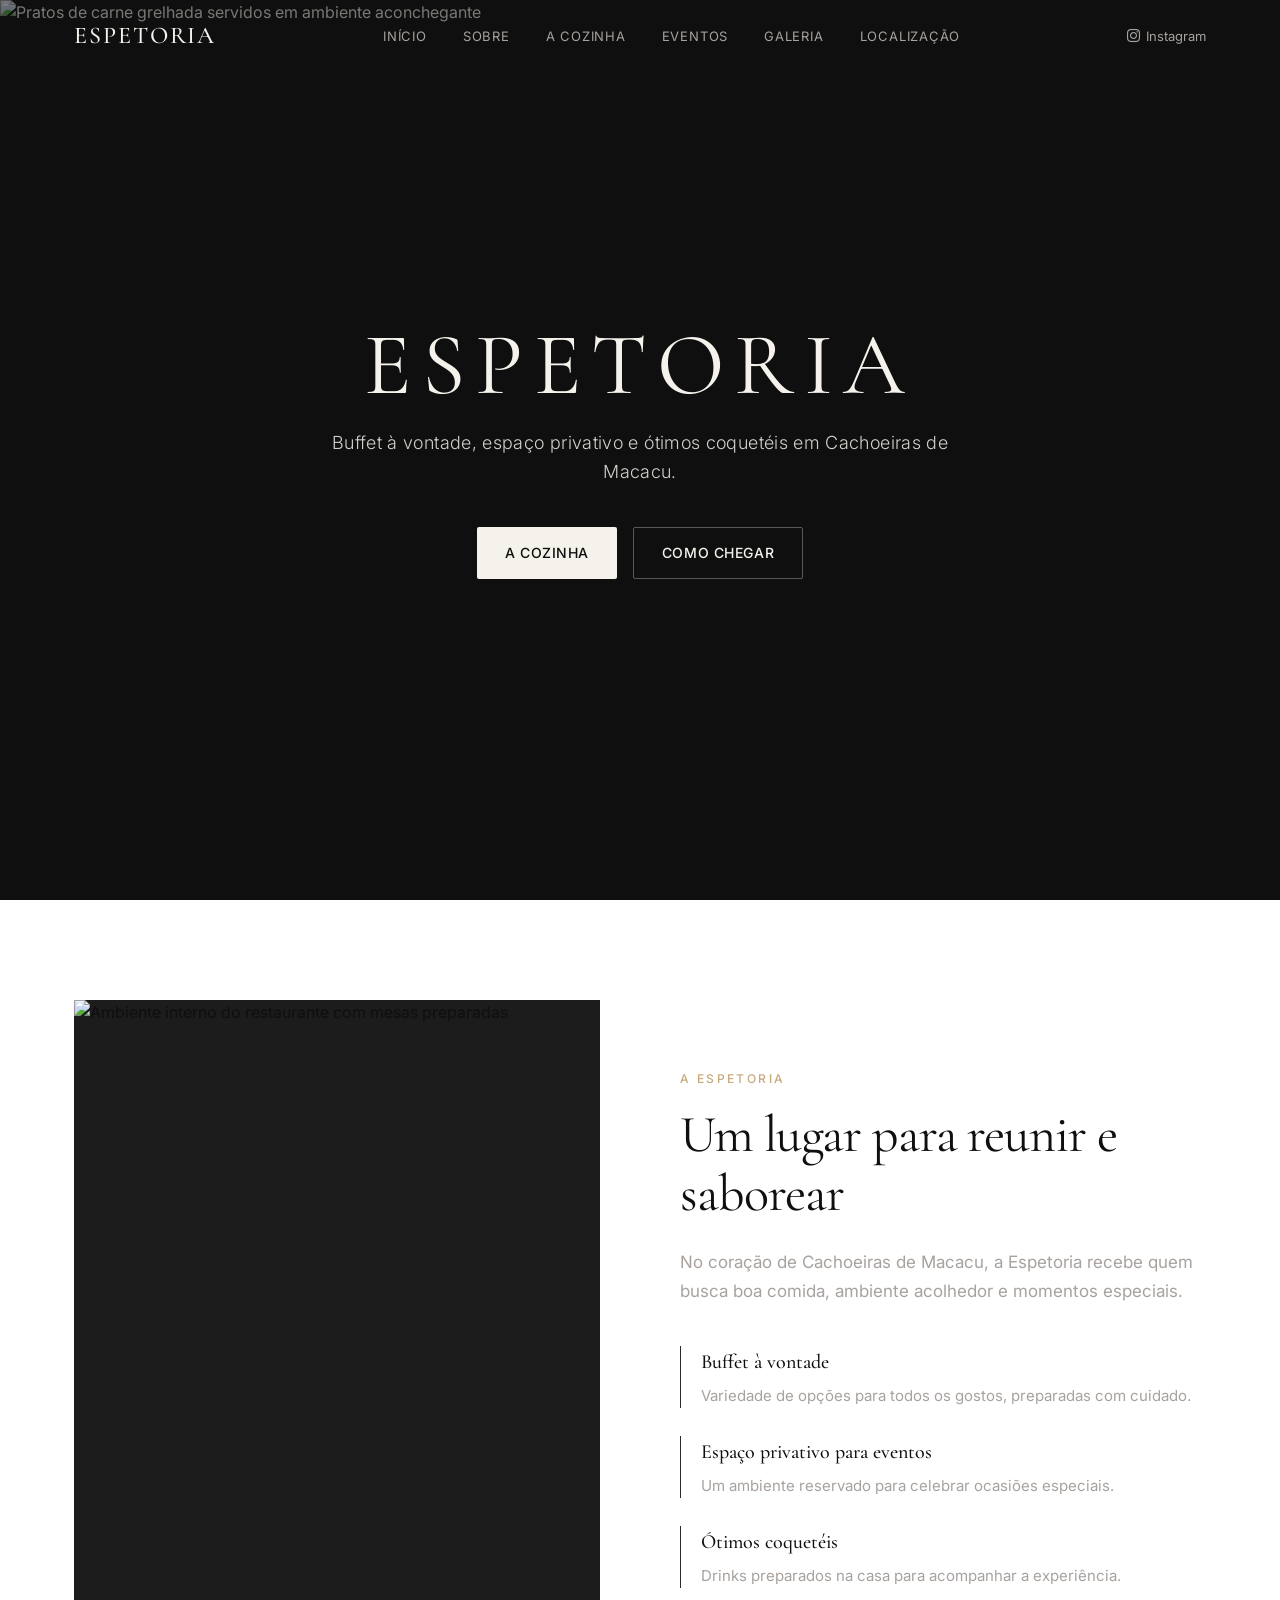
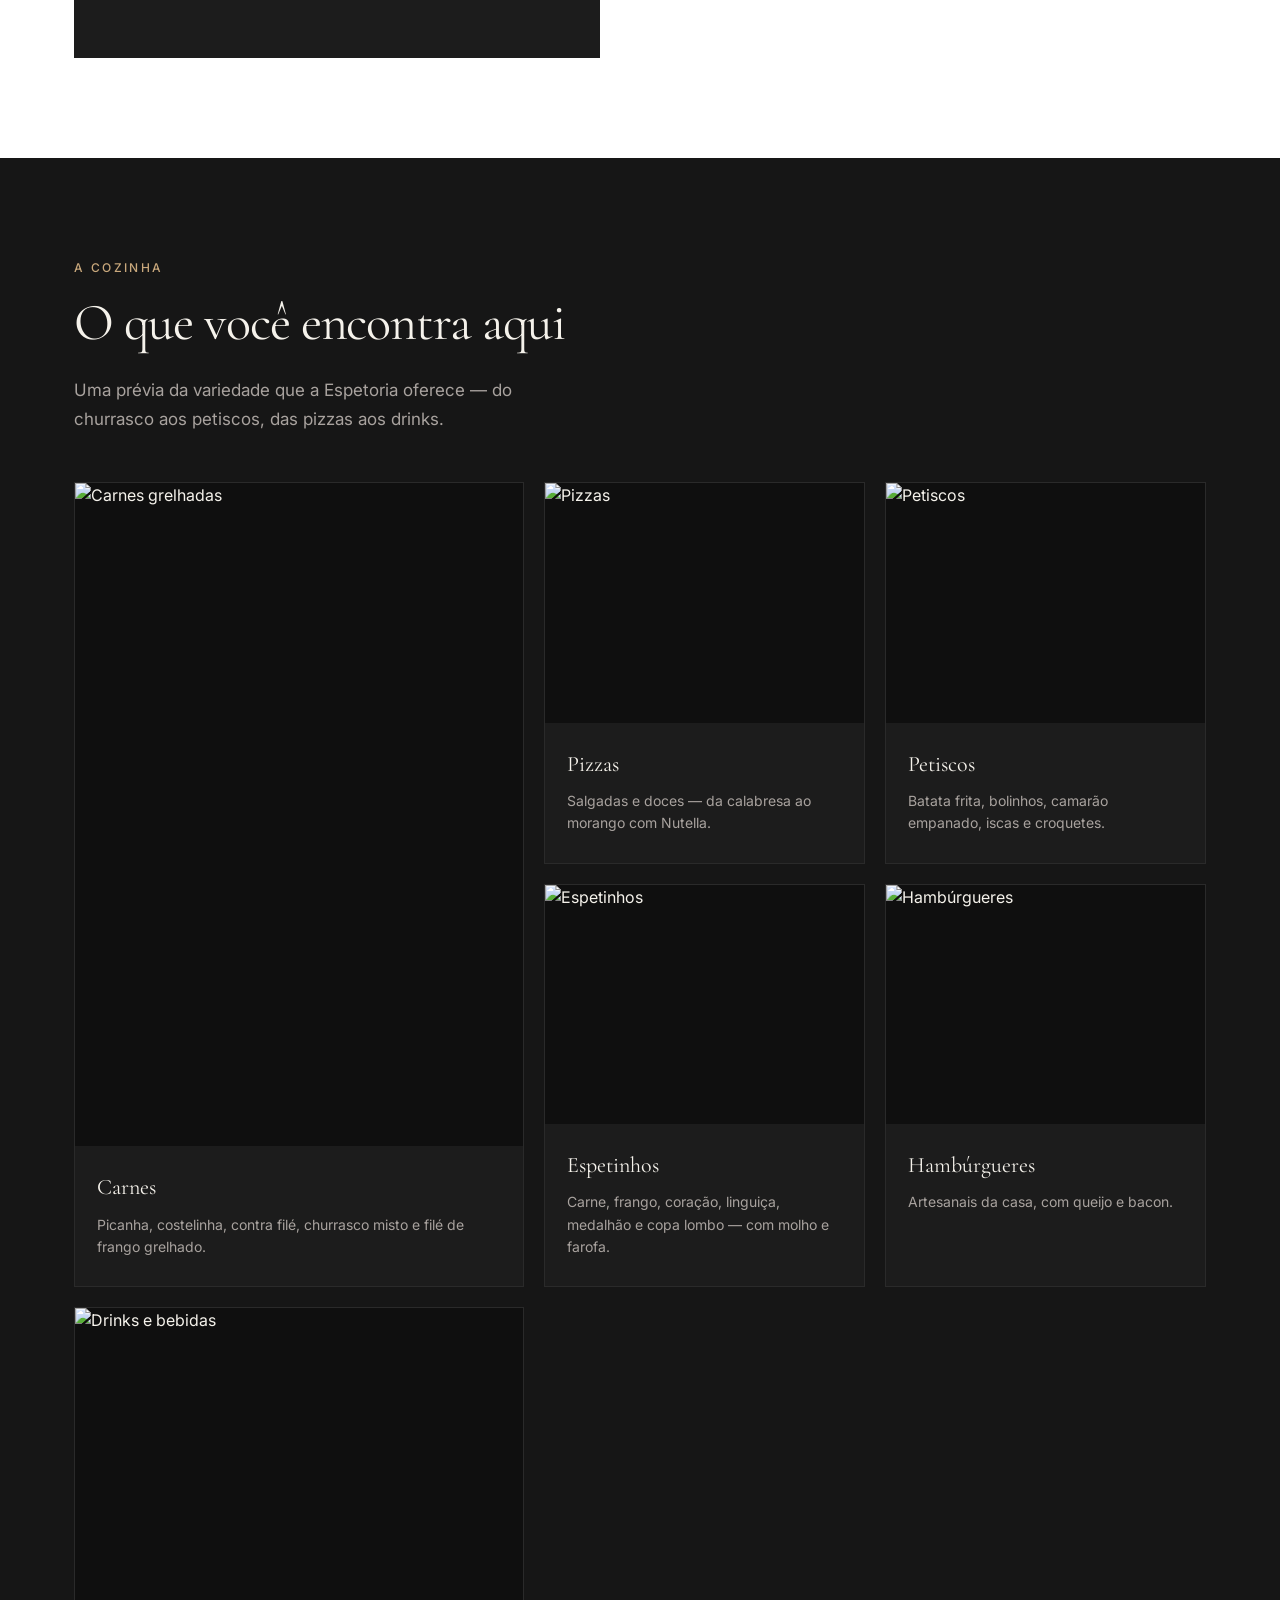
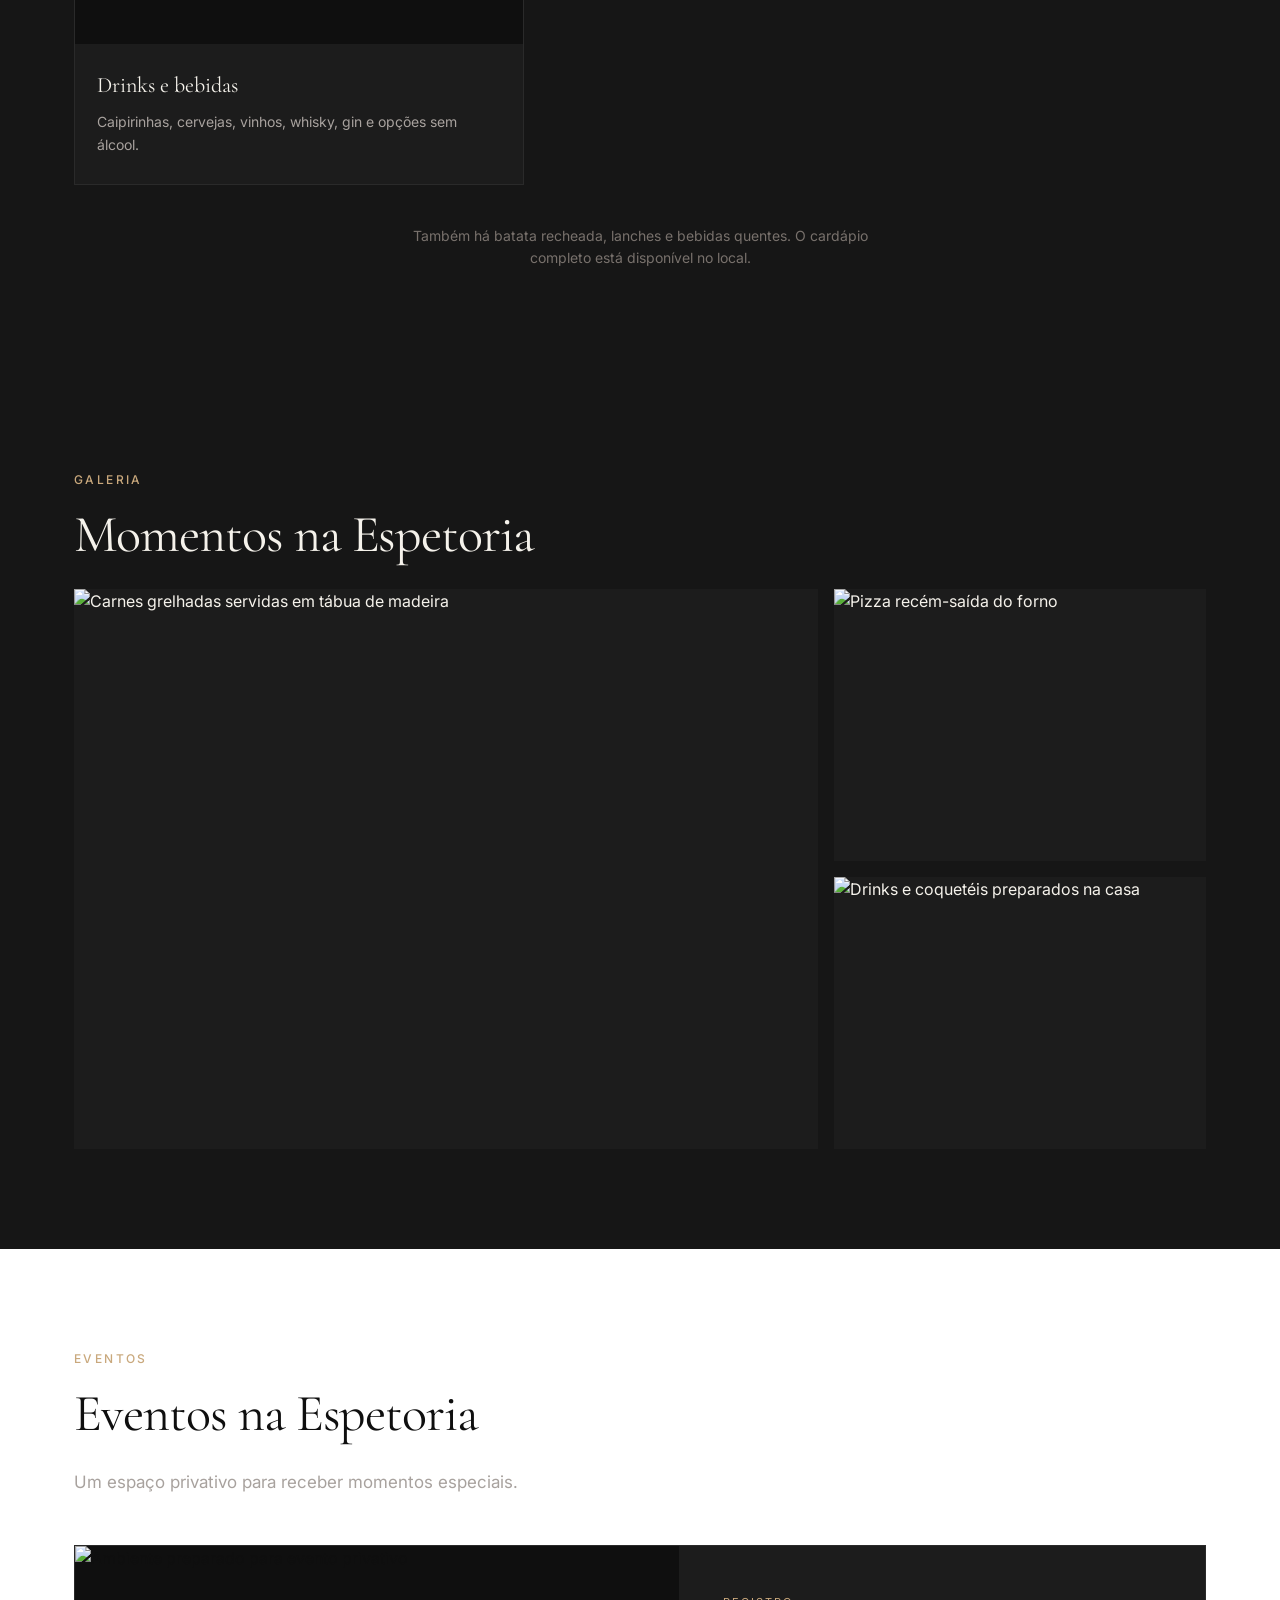
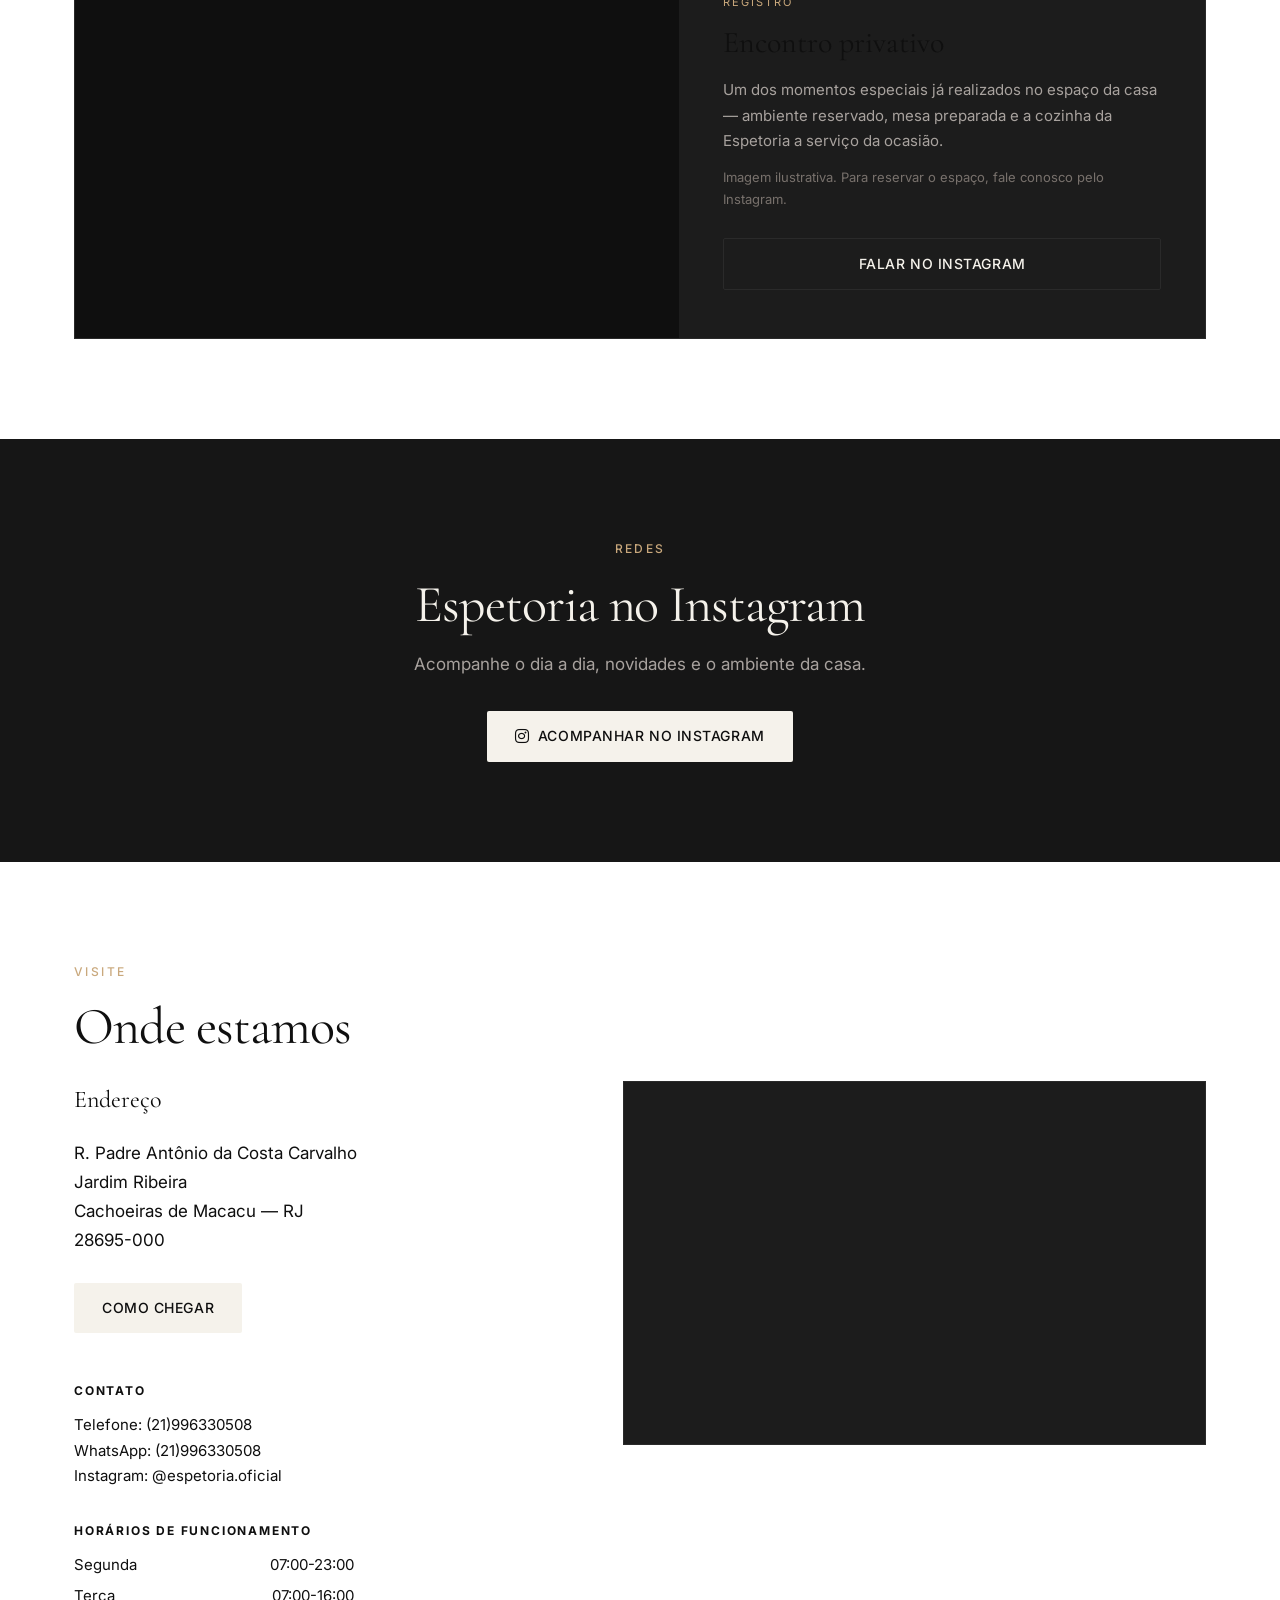
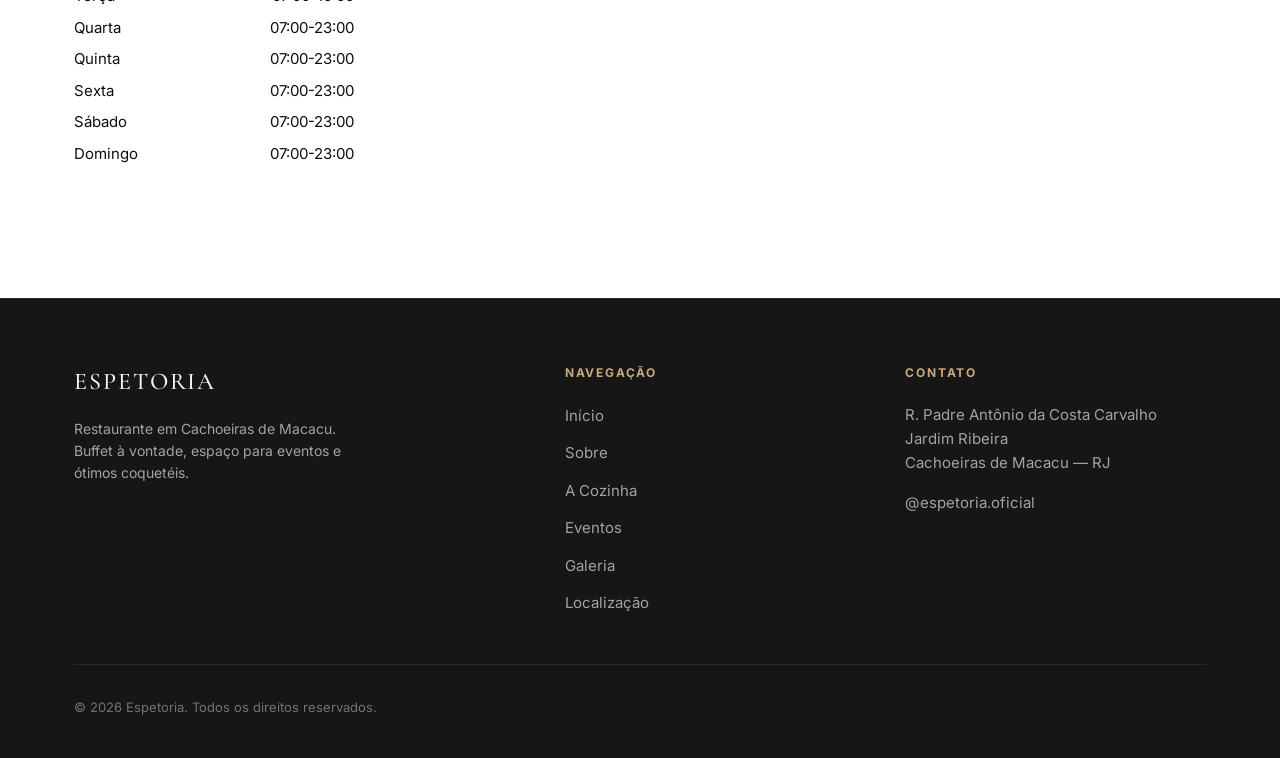
==== commit 6da38530: "testes" ====
--- a/index.html
+++ b/index.html
@@ -347,13 +347,15 @@
               </ul>
             </div>
           </div>
-          
-          <div class="map-placeholder">
-          <iframe src="https://www.google.com/maps/embed?pb=!1m18!1m12!1m3!1d4570.860863030024!2d-42.73411092378685!3d-22.596006626839863!2m3!1f0!2f0!3f0!3m2!1i1024!2i768!4f13.1!3m3!1m2!1s0x99cfe68cfa7e2f%3A0x86bfbcec904a068d!2sEspetoria%20Bar%20e%20Restaurante!5e1!3m2!1spt-BR!2sbr!4v1787080847630!5m2!1spt-BR!2sbr" width="600" height="450" style="border:0;" allowfullscreen="" loading="lazy" referrerpolicy="strict-origin-when-cross-origin"></iframe>"
-           
-          </div>
-        </div>
-      </div>
+      <div class="map-placeholder">
+  <iframe
+    src="https://www.google.com/maps/embed?pb=!1m18!1m12!1m3!1d4570.860863030024!2d-42.73411092378685!3d-22.596006626839863!2m3!1f0!2f0!3f0!3m2!1i1024!2i768!4f13.1!3m3!1m2!1s0x99cfe68cfa7e2f%3A0x86bfbcec904a068d!2sEspetoria%20Bar%20e%20Restaurante!5e1!3m2!1spt-BR!2sbr!4v1787080847630!5m2!1spt-BR!2sbr"
+    title="Localização da Espetoria"
+    loading="lazy"
+    referrerpolicy="strict-origin-when-cross-origin"
+    allowfullscreen
+  ></iframe>
+</div>
     </section>
   </main>
 
--- a/css/style.css
+++ b/css/style.css
@@ -1013,19 +1013,19 @@
 .map-placeholder {
   background: var(--color-surface);
   border: 1px solid var(--color-border);
-  aspect-ratio: 16/10;
-  display: flex;
-  align-items: center;
-  justify-content: center;
-  color: var(--color-text-soft);
-  font-size: 0.875rem;
-}
-
-.map-placeholder a {
-  color: var(--color-accent);
-  text-decoration: underline;
-}
-
+  aspect-ratio: 16 / 10;
+  overflow: hidden;
+  position: relative;
+}
+
+.map-placeholder iframe {
+  position: absolute;
+  inset: 0;
+  width: 100%;
+  height: 100%;
+  border: 0;
+  display: block;
+}
 @media (min-width: 768px) {
   .localizacao-grid {
     grid-template-columns: 1fr 1.2fr;
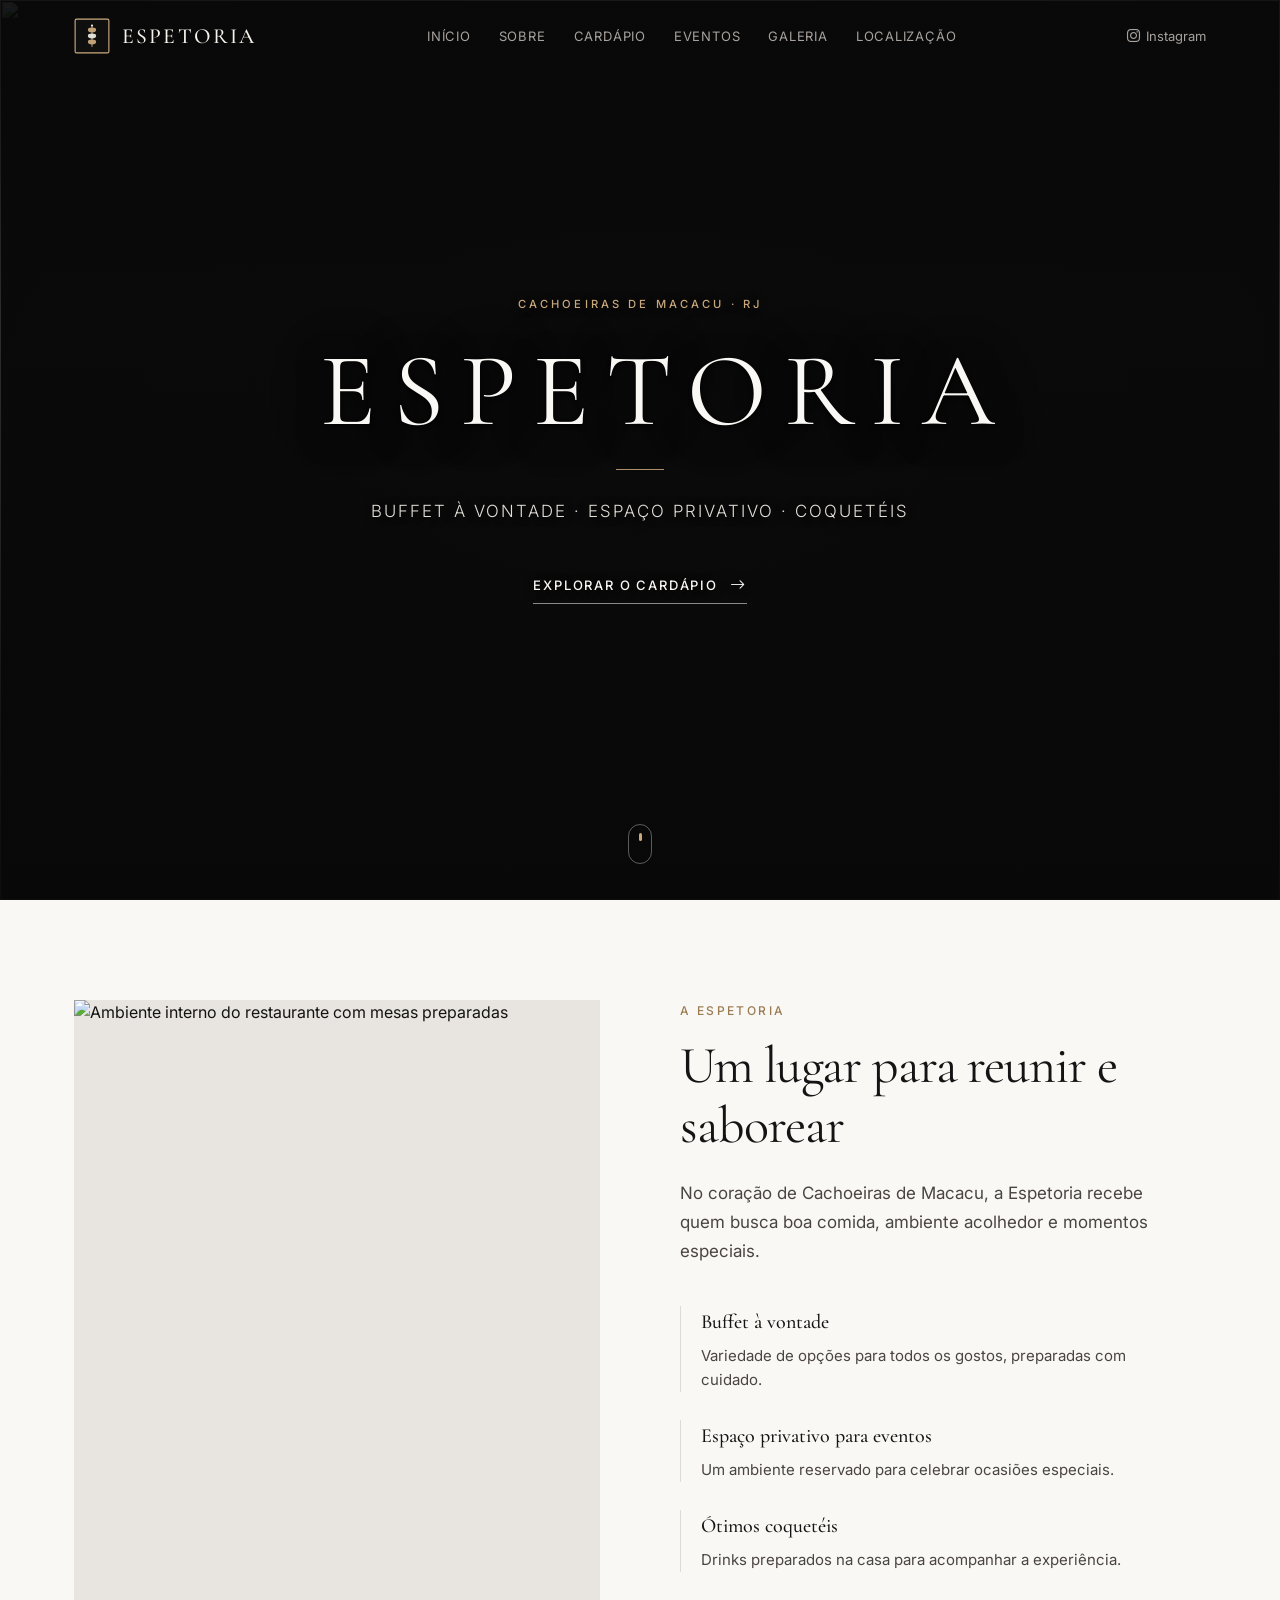
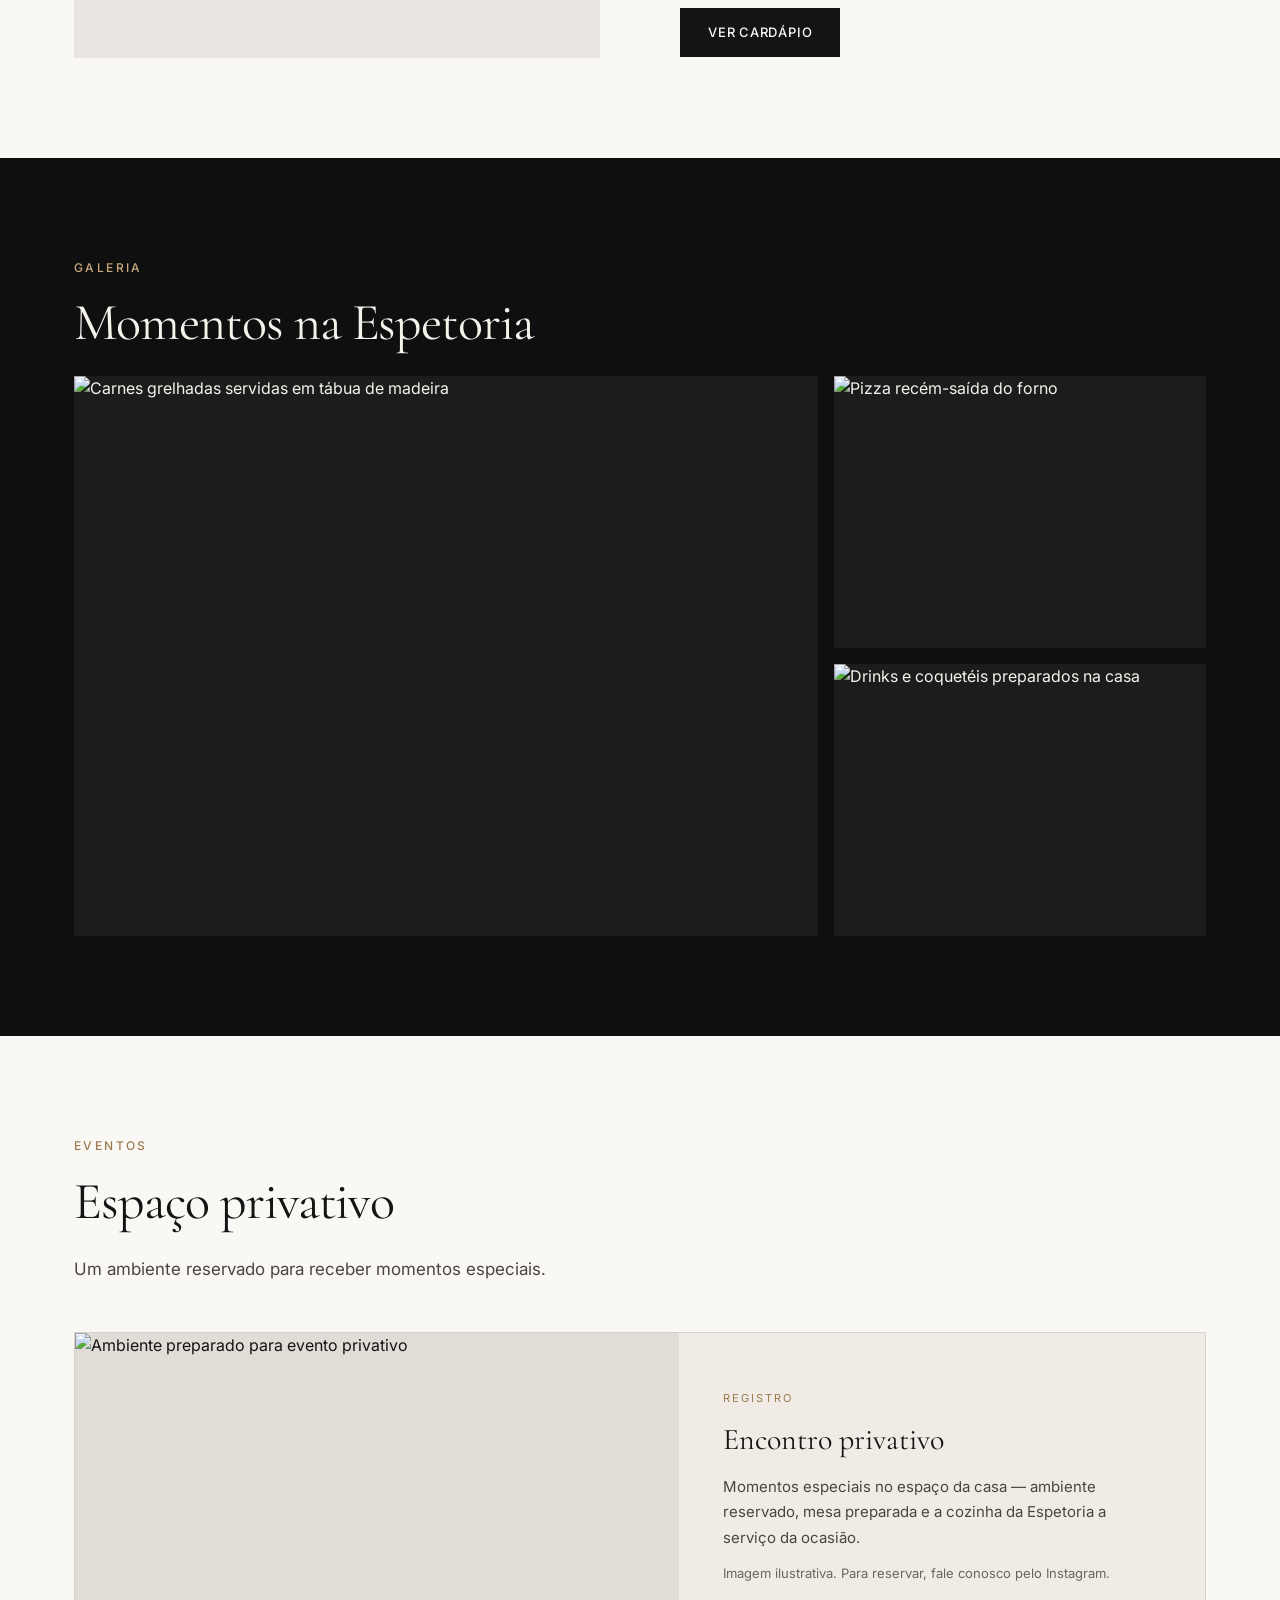
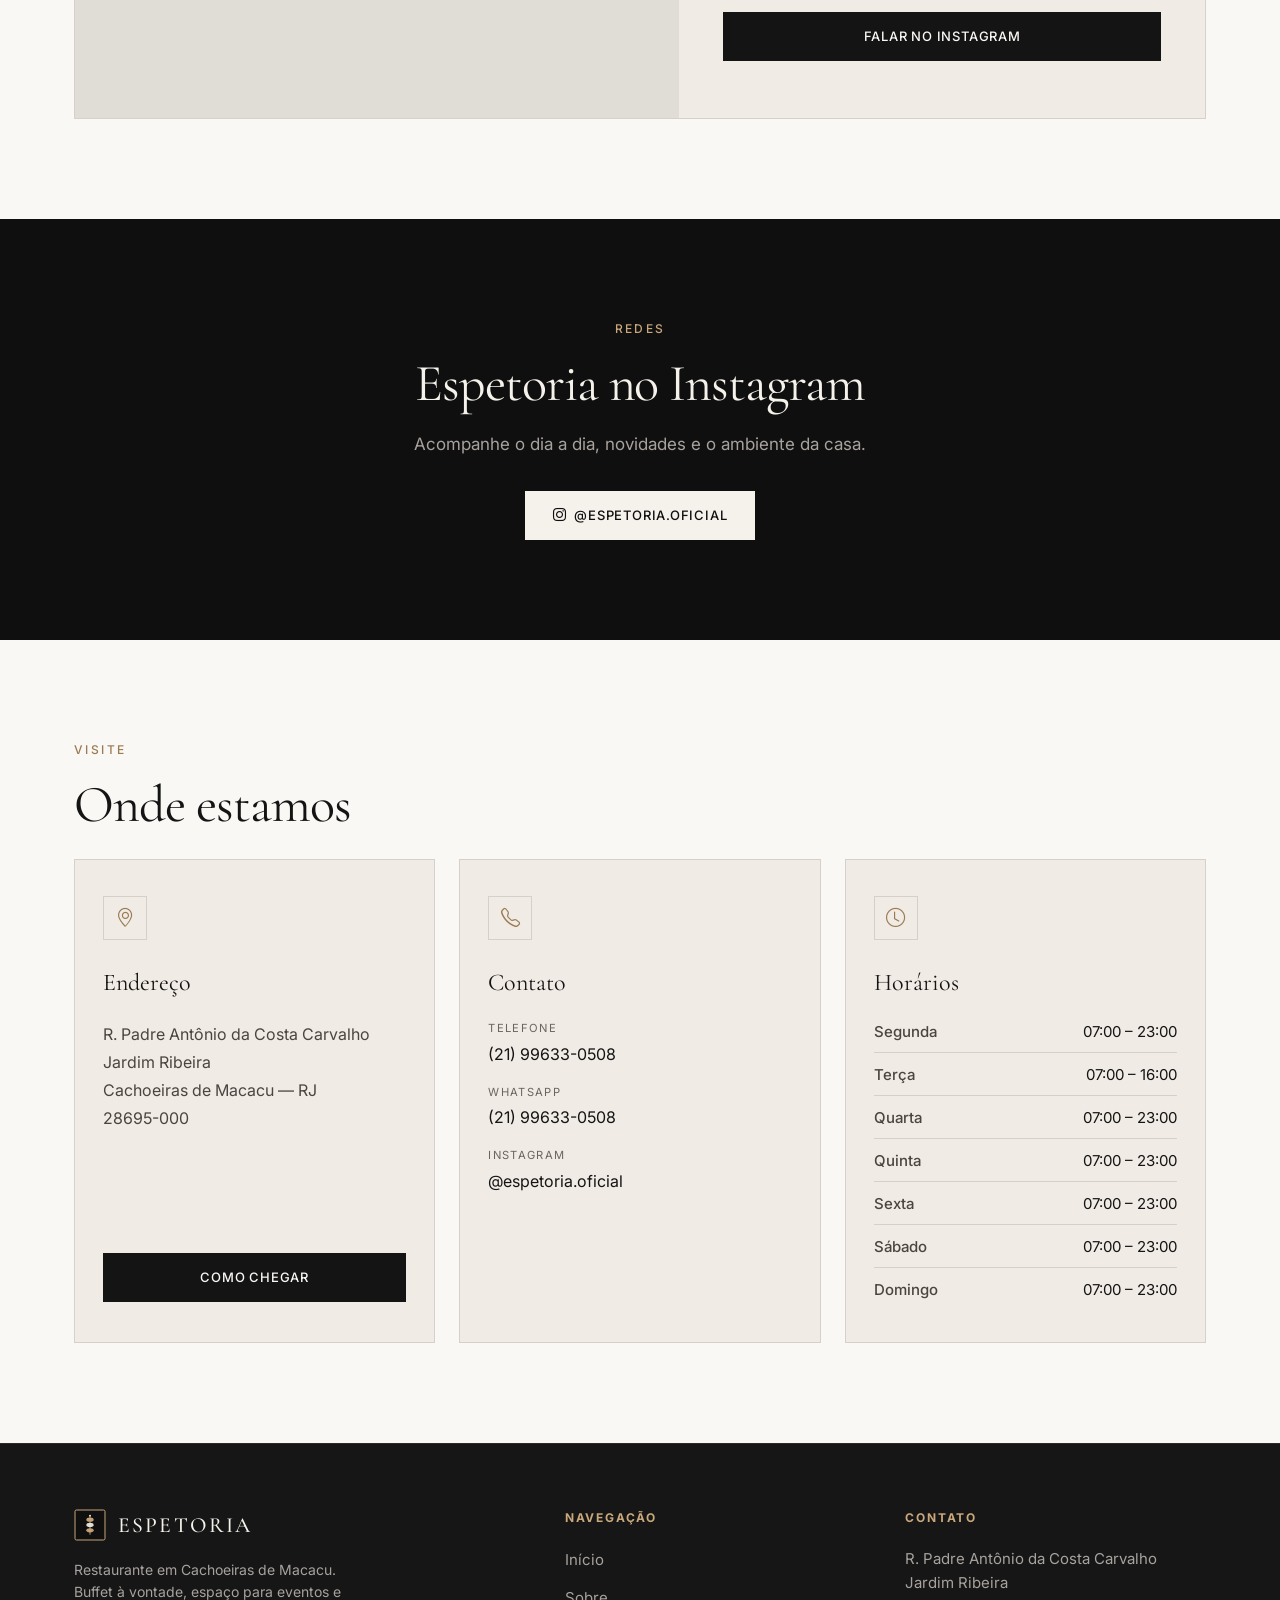
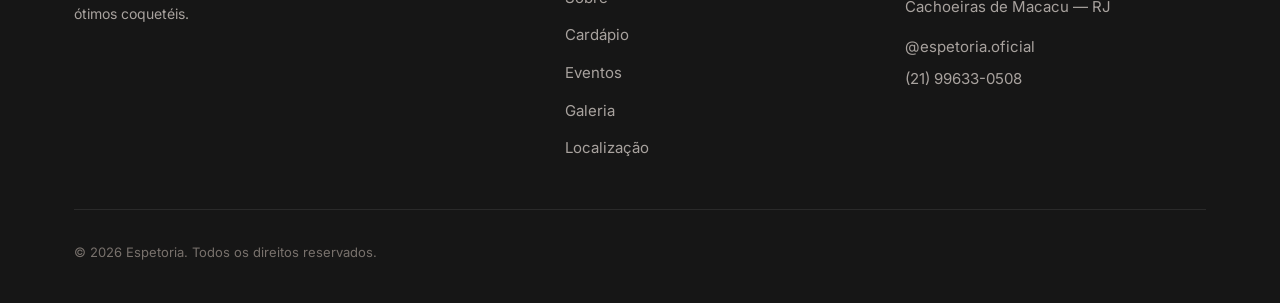
==== commit 0d5746da: "opacity" ====
--- a/index.html
+++ b/index.html
@@ -37,19 +37,23 @@
     },
     "url": "https://espetoria.com.br",
     "servesCuisine": ["Brasileira", "Churrasco", "Pizza"],
-    "priceRange": "$$"
+    "priceRange": "$$",
+    "telephone": "+5521996330508"
   }
   </script>
 </head>
 <body>
   <header class="navbar" role="banner">
     <div class="container">
-      <a href="#inicio" class="logo" aria-label="Espetoria — Início">Espetoria</a>
+      <a href="#inicio" class="logo" aria-label="Espetoria — Início">
+        <img src="assets/logo.svg" alt="" width="36" height="36" class="logo-mark">
+        <span>Espetoria</span>
+      </a>
       
       <nav class="nav-links" aria-label="Navegação principal">
         <a href="#inicio">Início</a>
         <a href="#sobre">Sobre</a>
-        <a href="#cozinha">A Cozinha</a>
+        <a href="cardapio.html">Cardápio</a>
         <a href="#eventos">Eventos</a>
         <a href="#galeria">Galeria</a>
         <a href="#localizacao">Localização</a>
@@ -68,23 +72,45 @@
     </div>
   </header>
   
+  <div class="mobile-backdrop" id="mobile-backdrop" hidden></div>
   <nav class="mobile-nav" id="mobile-nav" aria-label="Menu mobile">
-    <a href="#inicio">Início</a>
-    <a href="#sobre">Sobre</a>
-    <a href="#cozinha">A Cozinha</a>
-    <a href="#eventos">Eventos</a>
-    <a href="#galeria">Galeria</a>
-    <a href="#localizacao">Localização</a>
-    <a href="https://www.instagram.com/espetoria.oficial/" target="_blank" rel="noopener noreferrer" class="mobile-ig">Instagram</a>
+    <div class="mobile-nav-header">
+      <a href="#inicio" class="logo mobile-nav-logo">
+        <img src="assets/logo.svg" alt="" width="32" height="32" class="logo-mark">
+        <span>Espetoria</span>
+      </a>
+      <button class="mobile-nav-close" aria-label="Fechar menu" type="button">
+        <span></span>
+        <span></span>
+      </button>
+    </div>
+    <div class="mobile-nav-body">
+      <a href="#inicio">Início</a>
+      <a href="#sobre">Sobre</a>
+      <a href="cardapio.html">Cardápio</a>
+      <a href="#eventos">Eventos</a>
+      <a href="#galeria">Galeria</a>
+      <a href="#localizacao">Localização</a>
+    </div>
+    <div class="mobile-nav-footer">
+      <a href="https://www.instagram.com/espetoria.oficial/" target="_blank" rel="noopener noreferrer" class="mobile-ig">
+        <i class="bi bi-instagram" aria-hidden="true"></i>
+        Instagram
+      </a>
+      <a href="https://wa.me/5521996330508" target="_blank" rel="noopener noreferrer" class="mobile-wa">
+        <i class="bi bi-whatsapp" aria-hidden="true"></i>
+        WhatsApp
+      </a>
+    </div>
   </nav>
 
   <main>
-    <!-- Hero -->
+    <!-- Hero — composição limpa, 1 CTA principal -->
     <section class="hero" id="inicio">
       <div class="hero-bg">
         <img 
-          src="https://images.unsplash.com/photo-1555939594-58d7cb561ad1?w=1920&q=80" 
-          alt="Pratos de carne grelhada servidos em ambiente aconchegante"
+          src="https://images.unsplash.com/photo-1544025162-d76694265947?w=1920&q=80" 
+          alt=""
           width="1920"
           height="1080"
           fetchpriority="high"
@@ -92,17 +118,22 @@
       </div>
       <div class="hero-overlay" aria-hidden="true"></div>
       <div class="hero-content">
+        <p class="hero-eyebrow">Cachoeiras de Macacu · RJ</p>
         <h1 class="hero-title">Espetoria</h1>
-        <p class="hero-subtitle">Buffet à vontade, espaço privativo e ótimos coquetéis em Cachoeiras de Macacu.</p>
-        <div class="hero-actions">
-          <a href="#cozinha" class="btn btn-primary">A cozinha</a>
-          <a href="#localizacao" class="btn btn-outline">Como chegar</a>
-        </div>
-      </div>
-    </section>
-
-    <!-- Sobre -->
-    <section class="section sobre" id="sobre">
+        <div class="hero-divider" aria-hidden="true"></div>
+        <p class="hero-subtitle">Buffet à vontade · Espaço privativo · Coquetéis</p>
+        <a href="cardapio.html" class="hero-cta">
+          Explorar o cardápio
+          <i class="bi bi-arrow-right" aria-hidden="true"></i>
+        </a>
+      </div>
+      <a href="#sobre" class="hero-scroll" aria-label="Rolar para baixo">
+        <span></span>
+      </a>
+    </section>
+
+    <!-- Sobre — fundo branco -->
+    <section class="section sobre section-light" id="sobre">
       <div class="container">
         <div class="sobre-grid">
           <div class="sobre-visual">
@@ -134,88 +165,15 @@
                 <p>Drinks preparados na casa para acompanhar a experiência.</p>
               </div>
             </div>
-          </div>
-        </div>
-      </div>
-    </section>
-
-    <!-- A Cozinha — prévia da alimentação -->
-    <section class="section cozinha" id="cozinha">
-      <div class="container">
-        <div class="cozinha-header">
-          <p class="section-label">A cozinha</p>
-          <h2 class="section-title">O que você encontra aqui</h2>
-          <p class="section-text">Uma prévia da variedade que a Espetoria oferece — do churrasco aos petiscos, das pizzas aos drinks.</p>
-        </div>
-
-        <div class="cozinha-grid">
-          <article class="cozinha-card cozinha-card--large">
-            <div class="cozinha-card-img">
-              <img src="https://images.unsplash.com/photo-1544025162-d76694265947?w=1000&q=80" alt="Carnes grelhadas" loading="lazy" decoding="async">
-            </div>
-            <div class="cozinha-card-body">
-              <h3>Carnes</h3>
-              <p>Picanha, costelinha, contra filé, churrasco misto e filé de frango grelhado.</p>
-            </div>
-          </article>
-
-          <article class="cozinha-card">
-            <div class="cozinha-card-img">
-              <img src="https://images.unsplash.com/photo-1565299624946-b28f40a0ae38?w=700&q=80" alt="Pizzas" loading="lazy" decoding="async">
-            </div>
-            <div class="cozinha-card-body">
-              <h3>Pizzas</h3>
-              <p>Salgadas e doces — da calabresa ao morango com Nutella.</p>
-            </div>
-          </article>
-
-          <article class="cozinha-card">
-            <div class="cozinha-card-img">
-              <img src="https://images.unsplash.com/photo-1626645738196-c2a7c87a8f58?w=700&q=80" alt="Petiscos" loading="lazy" decoding="async">
-            </div>
-            <div class="cozinha-card-body">
-              <h3>Petiscos</h3>
-              <p>Batata frita, bolinhos, camarão empanado, iscas e croquetes.</p>
-            </div>
-          </article>
-
-          <article class="cozinha-card">
-            <div class="cozinha-card-img">
-              <img src="https://images.unsplash.com/photo-1555939594-58d7cb561ad1?w=700&q=80" alt="Espetinhos" loading="lazy" decoding="async">
-            </div>
-            <div class="cozinha-card-body">
-              <h3>Espetinhos</h3>
-              <p>Carne, frango, coração, linguiça, medalhão e copa lombo — com molho e farofa.</p>
-            </div>
-          </article>
-
-          <article class="cozinha-card">
-            <div class="cozinha-card-img">
-              <img src="https://images.unsplash.com/photo-1568901346375-23c9450c58cd?w=700&q=80" alt="Hambúrgueres" loading="lazy" decoding="async">
-            </div>
-            <div class="cozinha-card-body">
-              <h3>Hambúrgueres</h3>
-              <p>Artesanais da casa, com queijo e bacon.</p>
-            </div>
-          </article>
-
-          <article class="cozinha-card">
-            <div class="cozinha-card-img">
-              <img src="https://images.unsplash.com/photo-1514362545857-3bc165247c3a?w=700&q=80" alt="Drinks e bebidas" loading="lazy" decoding="async">
-            </div>
-            <div class="cozinha-card-body">
-              <h3>Drinks e bebidas</h3>
-              <p>Caipirinhas, cervejas, vinhos, whisky, gin e opções sem álcool.</p>
-            </div>
-          </article>
-        </div>
-
-        <p class="cozinha-note">Também há batata recheada, lanches e bebidas quentes. O cardápio completo está disponível no local.</p>
-      </div>
-    </section>
-
-    <!-- Galeria -->
-    <section class="section galeria" id="galeria">
+
+            <a href="cardapio.html" class="btn btn-dark" style="margin-top: 36px;">Ver cardápio</a>
+          </div>
+        </div>
+      </div>
+    </section>
+
+    <!-- Galeria — fundo preto -->
+    <section class="section galeria section-dark" id="galeria">
       <div class="container">
         <p class="section-label">Galeria</p>
         <h2 class="section-title">Momentos na Espetoria</h2>
@@ -255,13 +213,13 @@
       </div>
     </section>
 
-    <!-- Eventos -->
-    <section class="section eventos" id="eventos">
+    <!-- Eventos — fundo branco -->
+    <section class="section eventos section-light" id="eventos">
       <div class="container">
         <div class="eventos-header">
           <p class="section-label">Eventos</p>
-          <h2 class="section-title">Eventos na Espetoria</h2>
-          <p class="section-text">Um espaço privativo para receber momentos especiais.</p>
+          <h2 class="section-title">Espaço privativo</h2>
+          <p class="section-text">Um ambiente reservado para receber momentos especiais.</p>
         </div>
 
         <article class="evento-destaque">
@@ -278,35 +236,38 @@
           <div class="evento-destaque-body">
             <span class="evento-label">Registro</span>
             <h3>Encontro privativo</h3>
-            <p>Um dos momentos especiais já realizados no espaço da casa — ambiente reservado, mesa preparada e a cozinha da Espetoria a serviço da ocasião.</p>
-            <p class="evento-note">Imagem ilustrativa. Para reservar o espaço, fale conosco pelo Instagram.</p>
-            <a href="https://www.instagram.com/espetoria.oficial/" target="_blank" rel="noopener noreferrer" class="btn btn-secondary">Falar no Instagram</a>
+            <p>Momentos especiais no espaço da casa — ambiente reservado, mesa preparada e a cozinha da Espetoria a serviço da ocasião.</p>
+            <p class="evento-note">Imagem ilustrativa. Para reservar, fale conosco pelo Instagram.</p>
+            <a href="https://www.instagram.com/espetoria.oficial/" target="_blank" rel="noopener noreferrer" class="btn btn-dark">Falar no Instagram</a>
           </div>
         </article>
       </div>
     </section>
 
-    <!-- Instagram -->
-    <section class="section instagram">
+    <!-- Instagram — fundo preto -->
+    <section class="section instagram section-dark">
       <div class="container">
         <p class="section-label">Redes</p>
         <h2 class="section-title">Espetoria no Instagram</h2>
         <p class="section-text">Acompanhe o dia a dia, novidades e o ambiente da casa.</p>
         <a href="https://www.instagram.com/espetoria.oficial/" target="_blank" rel="noopener noreferrer" class="btn btn-primary">
           <i class="bi bi-instagram" aria-hidden="true"></i>
-          Acompanhar no Instagram
+          @espetoria.oficial
         </a>
       </div>
     </section>
 
-    <!-- Localização -->
-    <section class="section localizacao" id="localizacao">
+    <!-- Localização — fundo branco -->
+    <section class="section localizacao section-light" id="localizacao">
       <div class="container">
         <p class="section-label">Visite</p>
         <h2 class="section-title">Onde estamos</h2>
         
-        <div class="localizacao-grid">
-          <div class="localizacao-info">
+        <div class="localizacao-cards">
+          <div class="loc-card">
+            <div class="loc-card-icon" aria-hidden="true">
+              <i class="bi bi-geo-alt"></i>
+            </div>
             <h3>Endereço</h3>
             <p class="address">
               R. Padre Antônio da Costa Carvalho<br>
@@ -314,48 +275,54 @@
               Cachoeiras de Macacu — RJ<br>
               28695-000
             </p>
-            
             <a 
               href="https://www.google.com/maps/search/?api=1&query=R.+Padre+Ant%C3%B4nio+da+Costa+Carvalho+Jardim+Ribeira+Cachoeiras+de+Macacu+RJ+28695-000" 
               target="_blank" 
               rel="noopener noreferrer" 
-              class="btn btn-primary"
+              class="btn btn-dark"
             >
               Como chegar
             </a>
-
-            <div class="info-block" style="margin-top: 48px;">
-              <h4>Contato</h4>
-              <p>Telefone: (21)996330508</p>
-              <p>WhatsApp: (21)996330508</p>
-              <p>
-                Instagram: 
+          </div>
+
+          <div class="loc-card">
+            <div class="loc-card-icon" aria-hidden="true">
+              <i class="bi bi-telephone"></i>
+            </div>
+            <h3>Contato</h3>
+            <ul class="loc-list">
+              <li>
+                <span class="loc-label">Telefone</span>
+                <a href="tel:+5521996330508">(21) 99633-0508</a>
+              </li>
+              <li>
+                <span class="loc-label">WhatsApp</span>
+                <a href="https://wa.me/5521996330508" target="_blank" rel="noopener noreferrer">(21) 99633-0508</a>
+              </li>
+              <li>
+                <span class="loc-label">Instagram</span>
                 <a href="https://www.instagram.com/espetoria.oficial/" target="_blank" rel="noopener noreferrer">@espetoria.oficial</a>
-              </p>
+              </li>
+            </ul>
+          </div>
+
+          <div class="loc-card">
+            <div class="loc-card-icon" aria-hidden="true">
+              <i class="bi bi-clock"></i>
             </div>
-
-            <div class="info-block">
-              <h4>Horários de funcionamento</h4>
-              <ul class="hours-list" style="margin-top: 12px;">
-                <li><span class="day">Segunda</span> <span>07:00-23:00</span></li>
-                <li><span class="day">Terça</span> <span>07:00-16:00</span></li>
-                <li><span class="day">Quarta</span> <span>07:00-23:00</span></li>
-                <li><span class="day">Quinta</span> <span>07:00-23:00</span></li>
-                <li><span class="day">Sexta</span> <span>07:00-23:00</span></li>
-                <li><span class="day">Sábado</span> <span>07:00-23:00</span></li>
-                <li><span class="day">Domingo</span> <span>07:00-23:00</span></li>
-              </ul>
-            </div>
-          </div>
-      <div class="map-placeholder">
-  <iframe
-    src="https://www.google.com/maps/embed?pb=!1m18!1m12!1m3!1d4570.860863030024!2d-42.73411092378685!3d-22.596006626839863!2m3!1f0!2f0!3f0!3m2!1i1024!2i768!4f13.1!3m3!1m2!1s0x99cfe68cfa7e2f%3A0x86bfbcec904a068d!2sEspetoria%20Bar%20e%20Restaurante!5e1!3m2!1spt-BR!2sbr!4v1787080847630!5m2!1spt-BR!2sbr"
-    title="Localização da Espetoria"
-    loading="lazy"
-    referrerpolicy="strict-origin-when-cross-origin"
-    allowfullscreen
-  ></iframe>
-</div>
+            <h3>Horários</h3>
+            <ul class="hours-list">
+              <li><span class="day">Segunda</span> <span>07:00 – 23:00</span></li>
+              <li><span class="day">Terça</span> <span>07:00 – 16:00</span></li>
+              <li><span class="day">Quarta</span> <span>07:00 – 23:00</span></li>
+              <li><span class="day">Quinta</span> <span>07:00 – 23:00</span></li>
+              <li><span class="day">Sexta</span> <span>07:00 – 23:00</span></li>
+              <li><span class="day">Sábado</span> <span>07:00 – 23:00</span></li>
+              <li><span class="day">Domingo</span> <span>07:00 – 23:00</span></li>
+            </ul>
+          </div>
+        </div>
+      </div>
     </section>
   </main>
 
@@ -363,7 +330,10 @@
     <div class="container">
       <div class="footer-grid">
         <div class="footer-brand">
-          <a href="#inicio" class="logo">Espetoria</a>
+          <a href="#inicio" class="logo">
+            <img src="assets/logo.svg" alt="" width="32" height="32" class="logo-mark">
+            <span>Espetoria</span>
+          </a>
           <p>Restaurante em Cachoeiras de Macacu. Buffet à vontade, espaço para eventos e ótimos coquetéis.</p>
         </div>
         
@@ -372,7 +342,7 @@
           <ul>
             <li><a href="#inicio">Início</a></li>
             <li><a href="#sobre">Sobre</a></li>
-            <li><a href="#cozinha">A Cozinha</a></li>
+            <li><a href="cardapio.html">Cardápio</a></li>
             <li><a href="#eventos">Eventos</a></li>
             <li><a href="#galeria">Galeria</a></li>
             <li><a href="#localizacao">Localização</a></li>
@@ -385,6 +355,9 @@
           <p style="margin-top: 16px;">
             <a href="https://www.instagram.com/espetoria.oficial/" target="_blank" rel="noopener noreferrer">@espetoria.oficial</a>
           </p>
+          <p style="margin-top: 8px;">
+            <a href="tel:+5521996330508">(21) 99633-0508</a>
+          </p>
         </div>
       </div>
       
--- a/css/style.css
+++ b/css/style.css
@@ -1,5 +1,5 @@
 /* ============================================
-   ESPETORIA — Premium Institutional Website
+   ESPETORIA — Site institucional
    ============================================ */
 
 :root {
@@ -11,17 +11,18 @@
   --color-text-soft: #78716c;
   --color-border: #2a2a2a;
   --color-accent: #c9a87c;
-  --color-accent-soft: rgba(201, 168, 124, 0.15);
-  --color-white: #ffffff;
-  --color-offwhite: #faf8f5;
-  
+  --color-white: #faf8f5;
+  --color-ink: #141414;
+  --color-ink-muted: #4a4540;
+  --color-ink-soft: #6b6560;
+  --color-line: rgba(20, 20, 20, 0.12);
+
   --font-serif: "Cormorant Garamond", Georgia, "Times New Roman", serif;
   --font-sans: "Inter", -apple-system, BlinkMacSystemFont, "Segoe UI", Roboto, sans-serif;
-  
+
   --container: 1180px;
   --nav-height: 72px;
   --transition: 0.3s cubic-bezier(0.4, 0, 0.2, 1);
-  --radius: 2px;
 }
 
 *, *::before, *::after {
@@ -66,17 +67,13 @@
   color: inherit;
 }
 
-ul, ol {
-  list-style: none;
-}
-
-/* Focus visible for accessibility */
+ul, ol { list-style: none; }
+
 :focus-visible {
   outline: 2px solid var(--color-accent);
   outline-offset: 3px;
 }
 
-/* Reduced motion */
 @media (prefers-reduced-motion: reduce) {
   html { scroll-behavior: auto; }
   *, *::before, *::after {
@@ -123,17 +120,57 @@
   line-height: 1.7;
 }
 
+/* Seções claras / escuras */
+.section-dark {
+  background: var(--color-bg);
+  color: var(--color-text);
+}
+
+.section-dark .section-text,
+.section-dark .feature p {
+  color: var(--color-text-muted);
+}
+
+.section-light {
+  background: var(--color-white);
+  color: var(--color-ink);
+}
+
+.section-light .section-label {
+  color: #9a7b52;
+}
+
+.section-light .section-title {
+  color: var(--color-ink);
+}
+
+.section-light .section-text {
+  color: var(--color-ink-muted);
+}
+
+.section-light .feature h3 {
+  color: var(--color-ink);
+}
+
+.section-light .feature p {
+  color: var(--color-ink-muted);
+}
+
+.section-light .feature {
+  border-left-color: var(--color-line);
+}
+
+/* Botões */
 .btn {
   display: inline-flex;
   align-items: center;
   justify-content: center;
   gap: 8px;
   padding: 14px 28px;
-  font-size: 0.875rem;
+  font-size: 0.8125rem;
   font-weight: 500;
-  letter-spacing: 0.04em;
+  letter-spacing: 0.06em;
   text-transform: uppercase;
-  border-radius: var(--radius);
   transition: all var(--transition);
   white-space: nowrap;
 }
@@ -148,27 +185,14 @@
   color: var(--color-bg);
 }
 
-.btn-secondary {
-  background: transparent;
-  color: var(--color-text);
-  border: 1px solid var(--color-border);
-}
-
-.btn-secondary:hover {
-  border-color: var(--color-accent);
-  color: var(--color-accent);
-}
-
-.btn-outline {
-  background: transparent;
-  color: var(--color-text);
-  border: 1px solid rgba(255,255,255,0.3);
-}
-
-.btn-outline:hover {
-  background: var(--color-white);
-  color: var(--color-bg);
-  border-color: var(--color-white);
+.btn-dark {
+  background: var(--color-ink);
+  color: var(--color-white);
+}
+
+.btn-dark:hover {
+  background: #9a7b52;
+  color: var(--color-white);
 }
 
 /* ========== NAVBAR ========== */
@@ -185,12 +209,22 @@
 }
 
 .navbar.scrolled {
-  background: rgba(15, 15, 15, 0.92);
-  backdrop-filter: blur(12px);
-  -webkit-backdrop-filter: blur(12px);
+  background: rgba(15, 15, 15, 0.94);
+  backdrop-filter: blur(14px);
+  -webkit-backdrop-filter: blur(14px);
   box-shadow: 0 1px 0 var(--color-border);
 }
 
+.navbar.menu-open .logo {
+  opacity: 0;
+  pointer-events: none;
+  transition: opacity 0.2s ease;
+}
+
+.navbar .logo {
+  transition: opacity 0.2s ease;
+}
+
 .navbar .container {
   display: flex;
   align-items: center;
@@ -198,18 +232,32 @@
 }
 
 .logo {
+  display: inline-flex;
+  align-items: center;
+  gap: 12px;
   font-family: var(--font-serif);
-  font-size: 1.5rem;
+  font-size: 1.35rem;
   font-weight: 500;
-  letter-spacing: 0.08em;
+  letter-spacing: 0.1em;
   text-transform: uppercase;
   color: var(--color-text);
 }
 
+.logo-mark {
+  width: 36px;
+  height: 36px;
+  flex-shrink: 0;
+}
+
+.footer-brand .logo-mark {
+  width: 32px;
+  height: 32px;
+}
+
 .nav-links {
   display: none;
   align-items: center;
-  gap: 36px;
+  gap: 28px;
 }
 
 .nav-links a {
@@ -257,10 +305,12 @@
   display: flex;
   flex-direction: column;
   justify-content: center;
-  gap: 6px;
-  width: 32px;
-  height: 32px;
-  z-index: 1001;
+  gap: 5px;
+  width: 28px;
+  height: 28px;
+  z-index: 1102;
+  padding: 0;
+  position: relative;
 }
 
 .menu-toggle span {
@@ -273,62 +323,168 @@
 }
 
 .menu-toggle.active span:nth-child(1) {
-  transform: translateY(7.5px) rotate(45deg);
+  transform: translateY(6.5px) rotate(45deg);
 }
 
 .menu-toggle.active span:nth-child(2) {
   opacity: 0;
+  transform: scaleX(0);
 }
 
 .menu-toggle.active span:nth-child(3) {
-  transform: translateY(-7.5px) rotate(-45deg);
-}
-
-/* Mobile Nav */
+  transform: translateY(-6.5px) rotate(-45deg);
+}
+
+/* Backdrop */
+.mobile-backdrop {
+  position: fixed;
+  inset: 0;
+  z-index: 1100;
+  background: rgba(0, 0, 0, 0.55);
+  opacity: 0;
+  visibility: hidden;
+  transition: opacity 0.3s ease, visibility 0.3s ease;
+  backdrop-filter: blur(2px);
+  -webkit-backdrop-filter: blur(2px);
+}
+
+.mobile-backdrop.open {
+  opacity: 1;
+  visibility: visible;
+}
+
+/* Painel lateral */
 .mobile-nav {
   position: fixed;
-  inset: 0;
-  background: var(--color-bg);
-  z-index: 999;
+  top: 0;
+  right: 0;
+  bottom: 0;
+  width: min(320px, 88vw);
+  z-index: 1101;
+  background: #121212;
+  border-left: 1px solid var(--color-border);
   display: flex;
   flex-direction: column;
+  transform: translateX(100%);
+  visibility: hidden;
+  transition: transform 0.35s cubic-bezier(0.4, 0, 0.2, 1), visibility 0.35s;
+  box-shadow: -12px 0 40px rgba(0, 0, 0, 0.35);
+}
+
+.mobile-nav.open {
+  transform: translateX(0);
+  visibility: visible;
+}
+
+.mobile-nav-header {
+  display: flex;
+  align-items: center;
+  justify-content: space-between;
+  padding: 20px 22px;
+  border-bottom: 1px solid var(--color-border);
+  min-height: var(--nav-height);
+}
+
+.mobile-nav-logo {
+  font-size: 1.1rem;
+  gap: 10px;
+}
+
+.mobile-nav-logo .logo-mark {
+  width: 28px;
+  height: 28px;
+}
+
+.mobile-nav-close {
+  width: 36px;
+  height: 36px;
+  position: relative;
+  display: flex;
+  align-items: center;
   justify-content: center;
-  align-items: center;
-  gap: 28px;
-  opacity: 0;
-  visibility: hidden;
-  transition: all 0.35s ease;
-}
-
-.mobile-nav.open {
-  opacity: 1;
-  visibility: visible;
-}
-
-.mobile-nav a {
-  font-family: var(--font-serif);
-  font-size: 1.75rem;
+  flex-shrink: 0;
+}
+
+.mobile-nav-close span {
+  position: absolute;
+  width: 16px;
+  height: 1.5px;
+  background: var(--color-text-muted);
+  transition: background var(--transition);
+}
+
+.mobile-nav-close span:first-child {
+  transform: rotate(45deg);
+}
+
+.mobile-nav-close span:last-child {
+  transform: rotate(-45deg);
+}
+
+.mobile-nav-close:hover span {
+  background: var(--color-text);
+}
+
+.mobile-nav-body {
+  flex: 1;
+  overflow-y: auto;
+  padding: 20px 12px;
+  display: flex;
+  flex-direction: column;
+  gap: 2px;
+}
+
+.mobile-nav-body a {
+  display: block;
+  font-family: var(--font-sans);
+  font-size: 0.9375rem;
   font-weight: 400;
+  letter-spacing: 0.04em;
+  color: var(--color-text-muted);
+  padding: 14px 14px;
+  border-radius: 2px;
+  transition: color var(--transition), background var(--transition);
+}
+
+.mobile-nav-body a:hover,
+.mobile-nav-body a:focus-visible {
+  color: var(--color-text);
+  background: rgba(201, 168, 124, 0.08);
+}
+
+.mobile-nav-footer {
+  padding: 20px 22px 28px;
+  border-top: 1px solid var(--color-border);
+  display: flex;
+  flex-direction: column;
+  gap: 12px;
+}
+
+.mobile-nav-footer a {
+  display: inline-flex;
+  align-items: center;
+  gap: 10px;
+  font-size: 0.8125rem;
+  letter-spacing: 0.06em;
+  text-transform: uppercase;
   color: var(--color-text-muted);
   transition: color var(--transition);
 }
 
-.mobile-nav a:hover {
-  color: var(--color-text);
-}
-
-.mobile-nav .mobile-ig {
-  margin-top: 20px;
-  font-size: 0.875rem;
-  letter-spacing: 0.1em;
-  text-transform: uppercase;
+.mobile-nav-footer a:hover {
   color: var(--color-accent);
+}
+
+.mobile-nav-footer i {
+  font-size: 1.05rem;
 }
 
 @media (min-width: 992px) {
   .nav-links { display: flex; }
   .nav-instagram { display: flex; }
   .menu-toggle { display: none; }
+  .mobile-nav,
+  .mobile-backdrop { display: none !important; }
 }
 
 /* ========== HERO ========== */
@@ -358,12 +514,19 @@
 .hero-overlay {
   position: absolute;
   inset: 0;
-  background: linear-gradient(
-    to bottom,
-    rgba(15,15,15,0.55) 0%,
-    rgba(15,15,15,0.4) 40%,
-    rgba(15,15,15,0.7) 100%
-  );
+  background:
+    linear-gradient(
+      to bottom,
+      rgba(8, 8, 8, 0.72) 0%,
+      rgba(8, 8, 8, 0.45) 35%,
+      rgba(8, 8, 8, 0.55) 55%,
+      rgba(8, 8, 8, 0.88) 100%
+    ),
+    radial-gradient(
+      ellipse 70% 55% at 50% 45%,
+      rgba(8, 8, 8, 0.35) 0%,
+      rgba(8, 8, 8, 0.75) 100%
+    );
   z-index: 1;
 }
 
@@ -371,41 +534,117 @@
   position: relative;
   z-index: 2;
   text-align: center;
-  padding: 0 24px;
-  max-width: 720px;
+  padding: 0 20px;
+  max-width: 680px;
+  width: 100%;
+}
+
+.hero-eyebrow {
+  font-size: 0.65rem;
+  letter-spacing: 0.22em;
+  text-transform: uppercase;
+  color: var(--color-accent);
+  margin-bottom: 20px;
+  font-weight: 500;
+  text-shadow: 0 1px 8px rgba(0, 0, 0, 0.7);
 }
 
 .hero-title {
   font-family: var(--font-serif);
-  font-size: clamp(3rem, 10vw, 5.5rem);
+  font-size: clamp(2.4rem, 11vw, 6.5rem);
   font-weight: 400;
   letter-spacing: 0.12em;
   text-transform: uppercase;
-  margin-bottom: 20px;
-  line-height: 1;
+  line-height: 0.95;
+  margin-bottom: 0;
+  color: #faf8f5;
+  text-shadow:
+    0 2px 4px rgba(0, 0, 0, 0.85),
+    0 8px 32px rgba(0, 0, 0, 0.55),
+    0 0 60px rgba(0, 0, 0, 0.35);
+  max-width: 100%;
+  word-break: keep-all;
+}
+
+.hero-divider {
+  width: 48px;
+  height: 1px;
+  background: var(--color-accent);
+  margin: 22px auto;
+  opacity: 0.85;
 }
 
 .hero-subtitle {
-  font-size: 1.125rem;
-  color: rgba(245, 242, 235, 0.85);
-  margin-bottom: 40px;
+  font-size: clamp(0.8rem, 2.2vw, 1.05rem);
+  color: rgba(245, 242, 235, 0.92);
   font-weight: 300;
-  letter-spacing: 0.02em;
-}
-
-.hero-actions {
-  display: flex;
-  flex-wrap: wrap;
+  letter-spacing: 0.1em;
+  text-transform: uppercase;
+  margin-bottom: 36px;
+  line-height: 1.55;
+  text-shadow: 0 1px 10px rgba(0, 0, 0, 0.75);
+}
+
+/* CTA único, elegante — não parece botão de formulário */
+.hero-cta {
+  display: inline-flex;
+  align-items: center;
+  gap: 12px;
+  font-size: 0.8125rem;
+  font-weight: 500;
+  letter-spacing: 0.14em;
+  text-transform: uppercase;
+  color: #faf8f5;
+  padding-bottom: 6px;
+  border-bottom: 1px solid rgba(245, 242, 235, 0.55);
+  text-shadow: 0 1px 8px rgba(0, 0, 0, 0.7);
+  transition: color var(--transition), border-color var(--transition), gap var(--transition);
+}
+
+.hero-cta i {
+  font-size: 0.95rem;
+  transition: transform var(--transition);
+}
+
+.hero-cta:hover {
+  color: var(--color-accent);
+  border-bottom-color: var(--color-accent);
   gap: 16px;
+}
+
+.hero-cta:hover i {
+  transform: translateX(3px);
+}
+
+.hero-scroll {
+  position: absolute;
+  bottom: 36px;
+  left: 50%;
+  transform: translateX(-50%);
+  z-index: 2;
+  width: 24px;
+  height: 40px;
+  border: 1px solid rgba(245, 242, 235, 0.35);
+  border-radius: 12px;
+  display: flex;
   justify-content: center;
+  padding-top: 8px;
+}
+
+.hero-scroll span {
+  width: 3px;
+  height: 8px;
+  background: var(--color-accent);
+  border-radius: 2px;
+  animation: scrollPulse 1.8s ease-in-out infinite;
+}
+
+@keyframes scrollPulse {
+  0%, 100% { opacity: 0.4; transform: translateY(0); }
+  50% { opacity: 1; transform: translateY(6px); }
 }
 
 /* ========== SOBRE ========== */
-.sobre {
-  background: var(--color-white);
-  color:var(--color-bg)
-}
-
 .sobre-grid {
   display: grid;
   grid-template-columns: 1fr;
@@ -417,7 +656,7 @@
   position: relative;
   aspect-ratio: 4/5;
   overflow: hidden;
-  background: var(--color-surface);
+  background: #e8e4df;
 }
 
 .sobre-visual img {
@@ -426,7 +665,7 @@
   object-fit: cover;
 }
 
-.tent {
+.sobre-content {
   max-width: 480px;
 }
 
@@ -451,7 +690,6 @@
 
 .feature p {
   font-size: 0.9375rem;
-  color: var(--color-text-muted);
   line-height: 1.6;
 }
 
@@ -462,420 +700,7 @@
   }
 }
 
-/* ========== DESTAQUES ========== */
-.destaques {
-  background: var(--color-bg-alt);
-}
-
-.destaques-header {
-  margin-bottom: 56px;
-}
-
-.destaques-grid {
-  display: grid;
-  grid-template-columns: 1fr;
-  gap: 24px;
-}
-
-.destaque-card {
-  background: var(--color-surface);
-  padding: 36px 32px;
-  border: 1px solid var(--color-border);
-  transition: border-color var(--transition);
-}
-
-.destaque-card:hover {
-  border-color: rgba(201, 168, 124, 0.4);
-}
-
-.destaque-card.featured {
-  grid-column: 1 / -1;
-  padding: 48px 40px;
-}
-
-.destaque-cat {
-  font-size: 0.6875rem;
-  letter-spacing: 0.15em;
-  text-transform: uppercase;
-  color: var(--color-accent);
-  margin-bottom: 12px;
-  display: block;
-}
-
-.destaque-nome {
-  font-family: var(--font-serif);
-  font-size: 1.5rem;
-  font-weight: 400;
-  margin-bottom: 12px;
-}
-
-.destaque-card.featured .destaque-nome {
-  font-size: 2rem;
-}
-
-.destaque-desc {
-  font-size: 0.9375rem;
-  color: var(--color-text-muted);
-  margin-bottom: 16px;
-  line-height: 1.6;
-  max-width: 420px;
-}
-
-.destaque-obs {
-  display: block;
-  font-size: 0.8125rem;
-  color: var(--color-text-soft);
-  margin-bottom: 8px;
-}
-
-.destaque-preco {
-  display: none;
-}
-
-@media (min-width: 640px) {
-  .destaques-grid {
-    grid-template-columns: repeat(2, 1fr);
-  }
-  .destaque-card.featured {
-    grid-column: 1 / -1;
-  }
-}
-
-@media (min-width: 1024px) {
-  .destaques-grid {
-    grid-template-columns: repeat(3, 1fr);
-  }
-  .destaque-card.featured {
-    grid-column: span 2;
-  }
-}
-
-
-/* ========== CARDÁPIO ========== */
-.cardapio {
-  background: var(--color-bg);
-  padding-bottom: 120px;
-}
-
-.cardapio-header {
-  margin-bottom: 56px;
-  max-width: 520px;
-}
-
-.cardapio-intro {
-  font-size: 1.0625rem;
-  color: var(--color-text-muted);
-  line-height: 1.7;
-}
-
-/* Layout: sidebar + content */
-.menu-layout {
-  display: grid;
-  grid-template-columns: 1fr;
-  gap: 40px;
-  align-items: start;
-}
-
-@media (min-width: 900px) {
-  .menu-layout {
-    grid-template-columns: 240px 1fr;
-    gap: 64px;
-  }
-}
-
-/* Sidebar */
-.menu-sidebar {
-  position: relative;
-}
-
-@media (min-width: 900px) {
-  .menu-sidebar {
-    position: sticky;
-    top: 100px;
-  }
-}
-
-.menu-search-wrap {
-  position: relative;
-  margin-bottom: 28px;
-}
-
-.menu-search-wrap input {
-  width: 100%;
-  padding: 12px 16px 12px 42px;
-  background: transparent;
-  border: none;
-  border-bottom: 1px solid var(--color-border);
-  border-radius: 0;
-  color: var(--color-text);
-  font-size: 0.875rem;
-  transition: border-color var(--transition);
-}
-
-.menu-search-wrap input::placeholder {
-  color: var(--color-text-soft);
-}
-
-.menu-search-wrap input:focus {
-  outline: none;
-  border-bottom-color: var(--color-accent);
-}
-
-.menu-search-wrap .search-icon {
-  position: absolute;
-  left: 8px;
-  top: 50%;
-  transform: translateY(-50%);
-  color: var(--color-text-soft);
-  font-size: 0.95rem;
-  pointer-events: none;
-}
-
-/* Category navigation */
-.menu-nav {
-  display: flex;
-  flex-direction: column;
-  gap: 28px;
-}
-
-.menu-nav-group {
-  display: flex;
-  flex-direction: column;
-  gap: 4px;
-}
-
-.menu-nav-label {
-  font-size: 0.6875rem;
-  letter-spacing: 0.18em;
-  text-transform: uppercase;
-  color: var(--color-text-soft);
-  margin-bottom: 8px;
-  padding-left: 2px;
-}
-
-.menu-nav-list {
-  display: flex;
-  flex-direction: row;
-  flex-wrap: nowrap;
-  gap: 6px;
-  overflow-x: auto;
-  -webkit-overflow-scrolling: touch;
-  scrollbar-width: none;
-  padding-bottom: 4px;
-}
-
-.menu-nav-list::-webkit-scrollbar {
-  display: none;
-}
-
-@media (min-width: 900px) {
-  .menu-nav-list {
-    flex-direction: column;
-    overflow: visible;
-    gap: 2px;
-  }
-}
-
-.menu-nav-btn {
-  flex-shrink: 0;
-  text-align: left;
-  padding: 8px 14px;
-  font-size: 0.875rem;
-  font-weight: 400;
-  color: var(--color-text-muted);
-  border-radius: 2px;
-  transition: color var(--transition), background var(--transition);
-  white-space: nowrap;
-  border: none;
-  background: transparent;
-  cursor: pointer;
-}
-
-@media (min-width: 900px) {
-  .menu-nav-btn {
-    padding: 9px 12px;
-    border-left: 2px solid transparent;
-    border-radius: 0;
-  }
-}
-
-.menu-nav-btn:hover {
-  color: var(--color-text);
-}
-
-.menu-nav-btn.active {
-  color: var(--color-text);
-  background: var(--color-accent-soft);
-}
-
-@media (min-width: 900px) {
-  .menu-nav-btn.active {
-    background: transparent;
-    border-left-color: var(--color-accent);
-    color: var(--color-text);
-  }
-}
-
-/* Main content area */
-.menu-main {
-  min-height: 320px;
-}
-
-.menu-panel {
-  animation: menuFade 0.35s ease;
-}
-
-@keyframes menuFade {
-  from { opacity: 0; transform: translateY(8px); }
-  to { opacity: 1; transform: translateY(0); }
-}
-
-@media (prefers-reduced-motion: reduce) {
-  .menu-panel {
-    animation: none;
-  }
-}
-
-/* Hero image for key categories */
-.menu-panel-hero {
-  position: relative;
-  margin-bottom: 36px;
-  overflow: hidden;
-  aspect-ratio: 2.2 / 1;
-  max-height: 280px;
-  background: var(--color-surface);
-}
-
-.menu-panel-hero img {
-  width: 100%;
-  height: 100%;
-  object-fit: cover;
-}
-
-.menu-panel-hero-overlay {
-  position: absolute;
-  inset: 0;
-  background: linear-gradient(to top, rgba(15,15,15,0.85) 0%, rgba(15,15,15,0.2) 55%, transparent 100%);
-  display: flex;
-  flex-direction: column;
-  justify-content: flex-end;
-  padding: 28px 28px 24px;
-}
-
-.menu-panel-hero .menu-panel-title {
-  color: var(--color-text);
-  margin-bottom: 0;
-  border: none;
-  padding: 0;
-}
-
-.menu-panel-hero .menu-panel-intro {
-  color: rgba(245,242,235,0.8);
-  margin-top: 6px;
-}
-
-/* Header without image */
-.menu-panel-header {
-  margin-bottom: 28px;
-  padding-bottom: 16px;
-  border-bottom: 1px solid var(--color-border);
-}
-
-.menu-panel-title {
-  font-family: var(--font-serif);
-  font-size: clamp(1.75rem, 3vw, 2.25rem);
-  font-weight: 400;
-  letter-spacing: -0.01em;
-  line-height: 1.15;
-}
-
-.menu-panel-intro {
-  font-size: 0.875rem;
-  color: var(--color-text-soft);
-  margin-top: 8px;
-  line-height: 1.5;
-}
-
-/* Item list — printed menu style */
-.menu-list {
-  list-style: none;
-  display: flex;
-  flex-direction: column;
-  gap: 0;
-}
-
-.mi {
-  display: flex;
-  flex-wrap: wrap;
-  align-items: baseline;
-  justify-content: space-between;
-  gap: 8px 24px;
-  padding: 16px 0;
-  border-bottom: 1px solid rgba(42, 42, 42, 0.7);
-}
-
-.mi:last-child {
-  border-bottom: none;
-}
-
-.mi-name {
-  font-family: var(--font-serif);
-  font-size: 1.1875rem;
-  font-weight: 400;
-  color: var(--color-text);
-  line-height: 1.3;
-}
-
-.mi-obs {
-  font-size: 0.8125rem;
-  color: var(--color-text-soft);
-  letter-spacing: 0.01em;
-}
-
-/* Dense lists (beverages, lanches) */
-.menu-list.dense {
-  display: grid;
-  grid-template-columns: 1fr;
-  gap: 0;
-}
-
-@media (min-width: 560px) {
-  .menu-list.dense {
-    grid-template-columns: 1fr 1fr;
-    column-gap: 40px;
-  }
-}
-
-.menu-list.dense .mi {
-  padding: 11px 0;
-}
-
-.menu-list.dense .mi-name {
-  font-family: var(--font-sans);
-  font-size: 0.9375rem;
-  font-weight: 400;
-}
-
-.menu-list.dense .mi-obs {
-  font-size: 0.75rem;
-}
-
-.no-results {
-  text-align: center;
-  padding: 64px 20px;
-  color: var(--color-text-muted);
-  font-size: 0.9375rem;
-}
-
-.no-results[hidden] {
-  display: none;
-}
-
 /* ========== GALERIA ========== */
-.galeria {
-  background: var(--color-bg-alt);
-}
-
 .galeria-grid {
   display: grid;
   grid-template-columns: 1fr;
@@ -899,13 +724,8 @@
   transform: scale(1.03);
 }
 
-.galeria-item.large {
-  aspect-ratio: 16/10;
-}
-
-.galeria-item.medium {
-  aspect-ratio: 4/3;
-}
+.galeria-item.large { aspect-ratio: 16/10; }
+.galeria-item.medium { aspect-ratio: 4/3; }
 
 @media (min-width: 768px) {
   .galeria-grid {
@@ -926,18 +746,89 @@
 }
 
 /* ========== EVENTOS ========== */
-.eventos {
-  background: var(--color-white);
-  color:var(--color-bg)
-}
-
-.eventos-content {
-  max-width: 560px;
+.eventos-header {
+  margin-bottom: 48px;
+  max-width: 520px;
+}
+
+.evento-destaque {
+  display: grid;
+  grid-template-columns: 1fr;
+  background: #f0ebe4;
+  overflow: hidden;
+  border: 1px solid var(--color-line);
+}
+
+@media (min-width: 768px) {
+  .evento-destaque {
+    grid-template-columns: 1.15fr 1fr;
+  }
+}
+
+.evento-destaque-img {
+  aspect-ratio: 16 / 11;
+  overflow: hidden;
+  background: #e0dcd6;
+}
+
+@media (min-width: 768px) {
+  .evento-destaque-img {
+    aspect-ratio: auto;
+    min-height: 100%;
+  }
+}
+
+.evento-destaque-img img {
+  width: 100%;
+  height: 100%;
+  object-fit: cover;
+}
+
+.evento-destaque-body {
+  padding: 40px 32px;
+  display: flex;
+  flex-direction: column;
+  justify-content: center;
+}
+
+@media (min-width: 768px) {
+  .evento-destaque-body {
+    padding: 48px 44px;
+  }
+}
+
+.evento-label {
+  font-size: 0.6875rem;
+  letter-spacing: 0.18em;
+  text-transform: uppercase;
+  color: #9a7b52;
+  margin-bottom: 14px;
+}
+
+.evento-destaque-body h3 {
+  font-family: var(--font-serif);
+  font-size: clamp(1.5rem, 3vw, 1.875rem);
+  font-weight: 400;
+  margin-bottom: 16px;
+  line-height: 1.2;
+  color: var(--color-ink);
+}
+
+.evento-destaque-body p {
+  font-size: 0.9375rem;
+  color: var(--color-ink-muted);
+  line-height: 1.7;
+  margin-bottom: 12px;
+}
+
+.evento-note {
+  font-size: 0.8125rem !important;
+  color: var(--color-ink-soft) !important;
+  margin-bottom: 28px !important;
 }
 
 /* ========== INSTAGRAM ========== */
 .instagram {
-  background: var(--color-bg-alt);
   text-align: center;
 }
 
@@ -950,88 +841,120 @@
 }
 
 /* ========== LOCALIZAÇÃO ========== */
-.localizacao {
-  background: var(--color-white);
-  color:var(--color-bg)
-}
-
-.localizacao-grid {
+.localizacao-cards {
   display: grid;
   grid-template-columns: 1fr;
-  gap: 48px;
-}
-
-.localizacao-info h3 {
+  gap: 20px;
+  margin-top: 8px;
+}
+
+@media (min-width: 768px) {
+  .localizacao-cards {
+    grid-template-columns: repeat(3, 1fr);
+    gap: 24px;
+  }
+}
+
+.loc-card {
+  background: #f0ebe4;
+  border: 1px solid var(--color-line);
+  padding: 36px 28px 40px;
+  display: flex;
+  flex-direction: column;
+  transition: border-color var(--transition);
+}
+
+.loc-card:hover {
+  border-color: rgba(154, 123, 82, 0.45);
+}
+
+.loc-card-icon {
+  width: 44px;
+  height: 44px;
+  display: flex;
+  align-items: center;
+  justify-content: center;
+  border: 1px solid var(--color-line);
+  color: #9a7b52;
+  font-size: 1.2rem;
+  margin-bottom: 24px;
+}
+
+.loc-card h3 {
   font-family: var(--font-serif);
   font-size: 1.5rem;
   font-weight: 400;
-  margin-bottom: 20px;
-}
-
-.address {
-  font-size: 1.0625rem;
-  color: var(--color-bg);
-  line-height: 1.7;
+  margin-bottom: 18px;
+  color: var(--color-ink);
+}
+
+.loc-card .address {
+  font-size: 1rem;
+  color: var(--color-ink-muted);
+  line-height: 1.75;
   margin-bottom: 28px;
-}
-
-.info-block {
-  margin-bottom: 32px;
-}
-
-.info-block h4 {
-  font-size: 0.75rem;
-  letter-spacing: 0.15em;
+  flex: 1;
+}
+
+.loc-list {
+  display: flex;
+  flex-direction: column;
+  gap: 16px;
+  flex: 1;
+}
+
+.loc-list li {
+  display: flex;
+  flex-direction: column;
+  gap: 4px;
+}
+
+.loc-label {
+  font-size: 0.7rem;
+  letter-spacing: 0.12em;
   text-transform: uppercase;
-  color: var(--color-bg);
-  margin-bottom: 12px;
-}
-
-.info-block p,
-.info-block li {
+  color: var(--color-ink-soft);
+}
+
+.loc-list a {
+  font-size: 1rem;
+  color: var(--color-ink);
+  transition: color var(--transition);
+}
+
+.loc-list a:hover {
+  color: #9a7b52;
+}
+
+.hours-list {
+  display: flex;
+  flex-direction: column;
+  gap: 10px;
+  flex: 1;
+}
+
+.hours-list li {
+  display: flex;
+  justify-content: space-between;
+  gap: 16px;
   font-size: 0.9375rem;
-  color: var(--color-bg);
-  line-height: 1.7;
-}
-
-.hours-list {
-  display: flex;
-  flex-direction: column;
-  gap: 6px;
-}
-
-.hours-list li {
-  display: flex;
-  justify-content: space-between;
-  max-width: 280px;
+  padding-bottom: 8px;
+  border-bottom: 1px solid var(--color-line);
+}
+
+.hours-list li:last-child {
+  border-bottom: none;
+  padding-bottom: 0;
 }
 
 .hours-list .day {
-  color: var(--color-bg);
-}
-
-.map-placeholder {
-  background: var(--color-surface);
-  border: 1px solid var(--color-border);
-  aspect-ratio: 16 / 10;
-  overflow: hidden;
-  position: relative;
-}
-
-.map-placeholder iframe {
-  position: absolute;
-  inset: 0;
-  width: 100%;
-  height: 100%;
-  border: 0;
-  display: block;
-}
-@media (min-width: 768px) {
-  .localizacao-grid {
-    grid-template-columns: 1fr 1.2fr;
-    gap: 64px;
-    align-items: start;
-  }
+  color: var(--color-ink-muted);
+  font-weight: 500;
+}
+
+.hours-list span:last-child {
+  color: var(--color-ink);
+  white-space: nowrap;
 }
 
 /* ========== FOOTER ========== */
@@ -1050,7 +973,6 @@
 
 .footer-brand .logo {
   margin-bottom: 16px;
-  display: inline-block;
 }
 
 .footer-brand p {
@@ -1101,10 +1023,6 @@
 .footer-bottom {
   padding-top: 32px;
   border-top: 1px solid var(--color-border);
-  display: flex;
-  flex-wrap: wrap;
-  justify-content: space-between;
-  gap: 16px;
   font-size: 0.8125rem;
   color: var(--color-text-soft);
 }
@@ -1115,52 +1033,79 @@
   }
 }
 
-/* ========== RESPONSIVE TWEAKS ========== */
-@media (max-width: 374px) {
-  .container { padding: 0 16px; }
-  .hero-actions { flex-direction: column; width: 100%; }
-  .hero-actions .btn { width: 100%; }
-  .section { padding: 72px 0; }
-}
-
-@media (min-width: 1400px) {
-  :root { --container: 1280px; }
-}
-
-/* ========== A COZINHA (prévia) ========== */
-.cozinha {
+/* ========== CARDÁPIO ========== */
+.menu-page {
+  padding-top: calc(var(--nav-height) + 40px);
+}
+
+.menu-hero {
+  text-align: center;
+  padding: 48px 24px 40px;
+  max-width: 640px;
+  margin: 0 auto;
+}
+
+.menu-cats {
+  display: flex;
+  flex-wrap: wrap;
+  gap: 10px;
+  justify-content: center;
+  margin-bottom: 48px;
+  position: sticky;
+  top: var(--nav-height);
+  z-index: 50;
+  background: rgba(15,15,15,0.94);
+  backdrop-filter: blur(10px);
+  padding: 16px;
+}
+
+.menu-cat-link {
+  font-size: 0.75rem;
+  letter-spacing: 0.12em;
+  text-transform: uppercase;
+  padding: 10px 18px;
+  border: 1px solid var(--color-border);
+  color: var(--color-text-muted);
+  transition: all var(--transition);
+}
+
+.menu-cat-link:hover {
+  border-color: var(--color-accent);
+  color: var(--color-accent);
+}
+
+.menu-section {
+  padding: 64px 0;
+}
+
+.menu-section:nth-child(odd) {
+  background: var(--color-bg);
+}
+
+.menu-section:nth-child(even) {
   background: var(--color-bg-alt);
 }
 
-.cozinha-header {
-  margin-bottom: 48px;
-  max-width: 520px;
-}
-
-.cozinha-grid {
+.menu-section-header {
+  margin-bottom: 36px;
+  max-width: 480px;
+}
+
+.dish-grid {
   display: grid;
   grid-template-columns: 1fr;
-  gap: 20px;
+  gap: 24px;
 }
 
 @media (min-width: 640px) {
-  .cozinha-grid {
-    grid-template-columns: 1fr 1fr;
-  }
+  .dish-grid { grid-template-columns: 1fr 1fr; }
 }
 
 @media (min-width: 1024px) {
-  .cozinha-grid {
-    grid-template-columns: 1.4fr 1fr 1fr;
-    grid-template-rows: auto auto;
-    gap: 20px;
-  }
-  .cozinha-card--large {
-    grid-row: span 2;
-  }
-}
-
-.cozinha-card {
+  .dish-grid { grid-template-columns: 1fr 1fr 1fr; gap: 28px; }
+}
+
+.dish-card {
   background: var(--color-surface);
   border: 1px solid var(--color-border);
   overflow: hidden;
@@ -1169,153 +1114,228 @@
   transition: border-color var(--transition);
 }
 
-.cozinha-card:hover {
-  border-color: rgba(201, 168, 124, 0.35);
-}
-
-.cozinha-card-img {
-  aspect-ratio: 4 / 3;
+.dish-card:hover {
+  border-color: rgba(201,168,124,0.4);
+}
+
+.dish-card-img {
+  aspect-ratio: 4/3;
   overflow: hidden;
-  background: var(--color-bg);
-}
-
-.cozinha-card--large .cozinha-card-img {
-  aspect-ratio: 3 / 4;
-}
-
-@media (min-width: 1024px) {
-  .cozinha-card--large .cozinha-card-img {
-    flex: 1;
-    aspect-ratio: auto;
-    min-height: 280px;
-  }
-  .cozinha-card--large {
-    height: 100%;
-  }
-}
-
-.cozinha-card-img img {
+  background: #0a0a0a;
+  cursor: pointer;
+  position: relative;
+}
+
+.dish-card-img img {
   width: 100%;
   height: 100%;
   object-fit: cover;
-  transition: transform 0.6s ease;
-}
-
-.cozinha-card:hover .cozinha-card-img img {
-  transform: scale(1.03);
-}
-
-.cozinha-card-body {
-  padding: 24px 22px 28px;
-}
-
-.cozinha-card-body h3 {
+  transition: transform 0.5s ease;
+}
+
+.dish-card:hover .dish-card-img img {
+  transform: scale(1.05);
+}
+
+.dish-zoom-hint {
+  position: absolute;
+  bottom: 12px;
+  right: 12px;
+  width: 36px;
+  height: 36px;
+  display: flex;
+  align-items: center;
+  justify-content: center;
+  background: rgba(15,15,15,0.75);
+  color: var(--color-text);
+  font-size: 0.9rem;
+  opacity: 0;
+  transition: opacity var(--transition);
+  z-index: 2;
+  pointer-events: none;
+}
+
+.dish-card:hover .dish-zoom-hint {
+  opacity: 1;
+}
+
+.dish-card-body {
+  padding: 22px 20px 26px;
+  flex: 1;
+}
+
+.dish-card-body h3 {
   font-family: var(--font-serif);
-  font-size: 1.375rem;
+  font-size: 1.35rem;
   font-weight: 400;
   margin-bottom: 8px;
-}
-
-.cozinha-card-body p {
+  color: var(--color-text);
+}
+
+.dish-card-body p {
   font-size: 0.875rem;
   color: var(--color-text-muted);
-  line-height: 1.6;
-}
-
-.cozinha-note {
-  margin-top: 40px;
-  font-size: 0.875rem;
-  color: var(--color-text-soft);
+  line-height: 1.65;
+}
+
+.menu-back {
   text-align: center;
-  max-width: 480px;
-  margin-left: auto;
-  margin-right: auto;
-  line-height: 1.6;
-}
-
-/* ========== EVENTOS (com destaque) ========== */
-.eventos-header {
-  margin-bottom: 48px;
-  max-width: 520px;
-}
-
-.evento-destaque {
-  display: grid;
-  grid-template-columns: 1fr;
-  gap: 0;
+  padding: 56px 24px 88px;
+  background: var(--color-bg);
+}
+
+/* ========== LIGHTBOX ========== */
+.lightbox {
+  position: fixed;
+  inset: 0;
+  z-index: 2000;
+  background: rgba(8, 8, 8, 0.94);
+  display: flex;
+  align-items: center;
+  justify-content: center;
+  opacity: 0;
+  visibility: hidden;
+  transition: opacity 0.3s ease, visibility 0.3s ease;
+  padding: 24px;
+}
+
+.lightbox.open {
+  opacity: 1;
+  visibility: visible;
+}
+
+.lightbox-inner {
+  position: relative;
+  max-width: min(960px, 100%);
+  max-height: 90vh;
+  display: flex;
+  flex-direction: column;
+  align-items: center;
+}
+
+.lightbox-img {
+  max-width: 100%;
+  max-height: calc(90vh - 80px);
+  object-fit: contain;
+  box-shadow: 0 20px 60px rgba(0,0,0,0.5);
+}
+
+.lightbox-caption {
+  margin-top: 16px;
+  font-family: var(--font-serif);
+  font-size: 1.25rem;
+  color: var(--color-text);
+  text-align: center;
+}
+
+.lightbox-close {
+  position: absolute;
+  top: -48px;
+  right: 0;
+  width: 40px;
+  height: 40px;
+  display: flex;
+  align-items: center;
+  justify-content: center;
+  color: var(--color-text);
+  font-size: 1.5rem;
+  transition: color var(--transition);
+  z-index: 2;
+}
+
+.lightbox-close:hover {
+  color: var(--color-accent);
+}
+
+.lightbox-nav {
+  position: absolute;
+  top: 50%;
+  transform: translateY(-50%);
+  width: 48px;
+  height: 48px;
+  display: flex;
+  align-items: center;
+  justify-content: center;
+  background: rgba(28,28,28,0.8);
   border: 1px solid var(--color-border);
-  background: var(--color-surface);
-  overflow: hidden;
+  color: var(--color-text);
+  font-size: 1.25rem;
+  transition: all var(--transition);
+  z-index: 2;
+}
+
+.lightbox-nav:hover {
+  border-color: var(--color-accent);
+  color: var(--color-accent);
+}
+
+.lightbox-prev { left: -60px; }
+.lightbox-next { right: -60px; }
+
+@media (max-width: 900px) {
+  .lightbox-prev { left: 8px; }
+  .lightbox-next { right: 8px; }
+  .lightbox-close { top: 8px; right: 8px; }
+}
+
+@media (max-width: 374px) {
+  .container { padding: 0 16px; }
+  .section { padding: 72px 0; }
+}
+
+/* Hero em telas estreitas (Moto G4, etc.) */
+@media (max-width: 400px) {
+  .hero-content {
+    padding: 0 16px;
+  }
+
+  .hero-eyebrow {
+    font-size: 0.6rem;
+    letter-spacing: 0.18em;
+    margin-bottom: 16px;
+  }
+
+  .hero-title {
+    font-size: clamp(2.1rem, 13vw, 3rem);
+    letter-spacing: 0.08em;
+  }
+
+  .hero-divider {
+    margin: 18px auto;
+  }
+
+  .hero-subtitle {
+    font-size: 0.75rem;
+    letter-spacing: 0.08em;
+    margin-bottom: 28px;
+  }
+
+  .hero-scroll {
+    bottom: 24px;
+  }
 }
 
 @media (min-width: 768px) {
-  .evento-destaque {
-    grid-template-columns: 1.15fr 1fr;
-  }
-}
-
-.evento-destaque-img {
-  aspect-ratio: 16 / 11;
-  overflow: hidden;
-  background: var(--color-bg);
-}
-
-@media (min-width: 768px) {
-  .evento-destaque-img {
-    aspect-ratio: auto;
-    min-height: 100%;
-  }
-}
-
-.evento-destaque-img img {
-  width: 100%;
-  height: 100%;
-  object-fit: cover;
-}
-
-.evento-destaque-body {
-  padding: 40px 32px;
-  display: flex;
-  flex-direction: column;
-  justify-content: center;
-}
-
-@media (min-width: 768px) {
-  .evento-destaque-body {
-    padding: 48px 44px;
-  }
-}
-
-.evento-label {
-  font-size: 0.6875rem;
-  letter-spacing: 0.18em;
-  text-transform: uppercase;
-  color: var(--color-accent);
-  margin-bottom: 14px;
-}
-
-.evento-destaque-body h3 {
-  font-family: var(--font-serif);
-  font-size: clamp(1.5rem, 3vw, 1.875rem);
-  font-weight: 400;
-  margin-bottom: 16px;
-  line-height: 1.2;
-}
-
-.evento-destaque-body p {
-  font-size: 0.9375rem;
-  color: var(--color-text-muted);
-  line-height: 1.7;
-  margin-bottom: 12px;
-}
-
-.evento-note {
-  font-size: 0.8125rem !important;
-  color: var(--color-text-soft) !important;
-  margin-bottom: 28px !important;
-}
-
-/* Hide old destaques section styles if any remnant - section removed */
-.destaques {
-  display: none;
-}
+  .hero-title {
+    letter-spacing: 0.16em;
+  }
+
+  .hero-eyebrow {
+    font-size: 0.7rem;
+    letter-spacing: 0.28em;
+    margin-bottom: 28px;
+  }
+
+  .hero-divider {
+    margin: 28px auto;
+  }
+
+  .hero-subtitle {
+    margin-bottom: 48px;
+    letter-spacing: 0.12em;
+  }
+}
+
+@media (min-width: 1400px) {
+  :root { --container: 1280px; }
+}
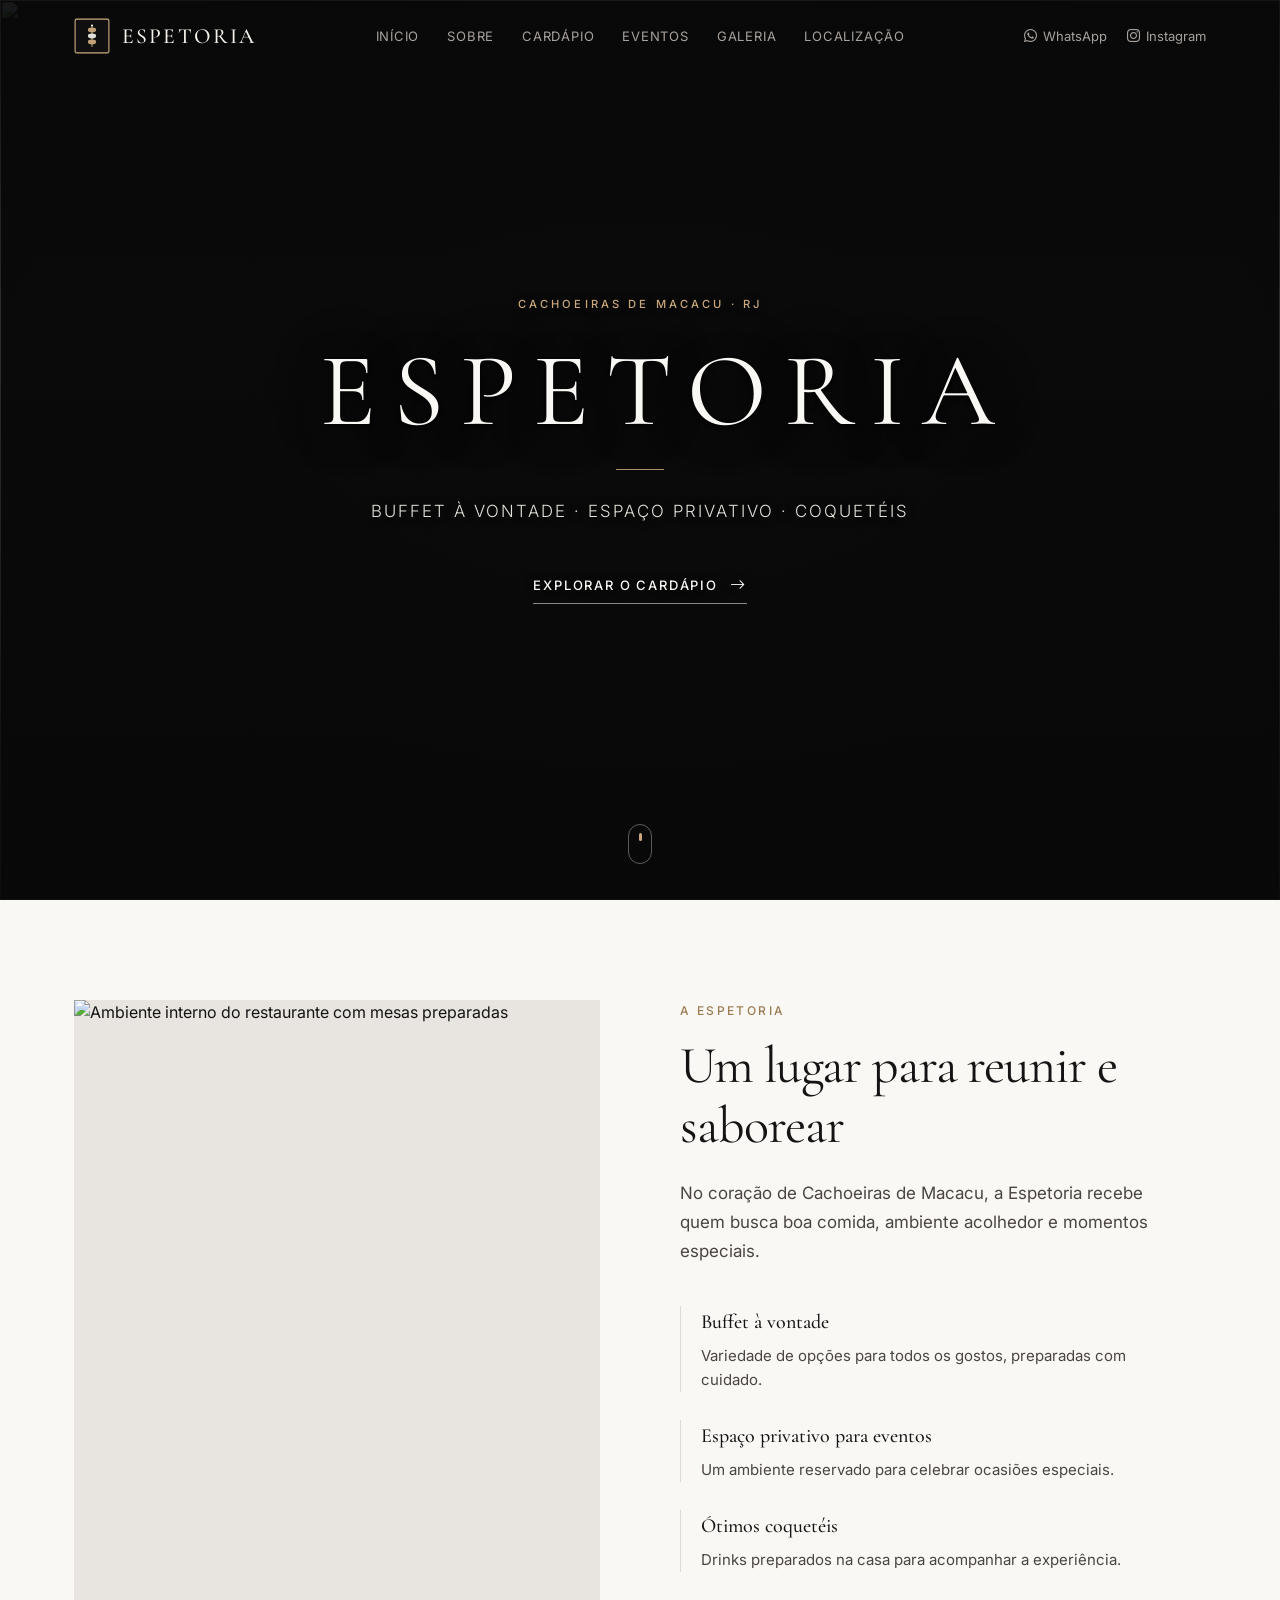
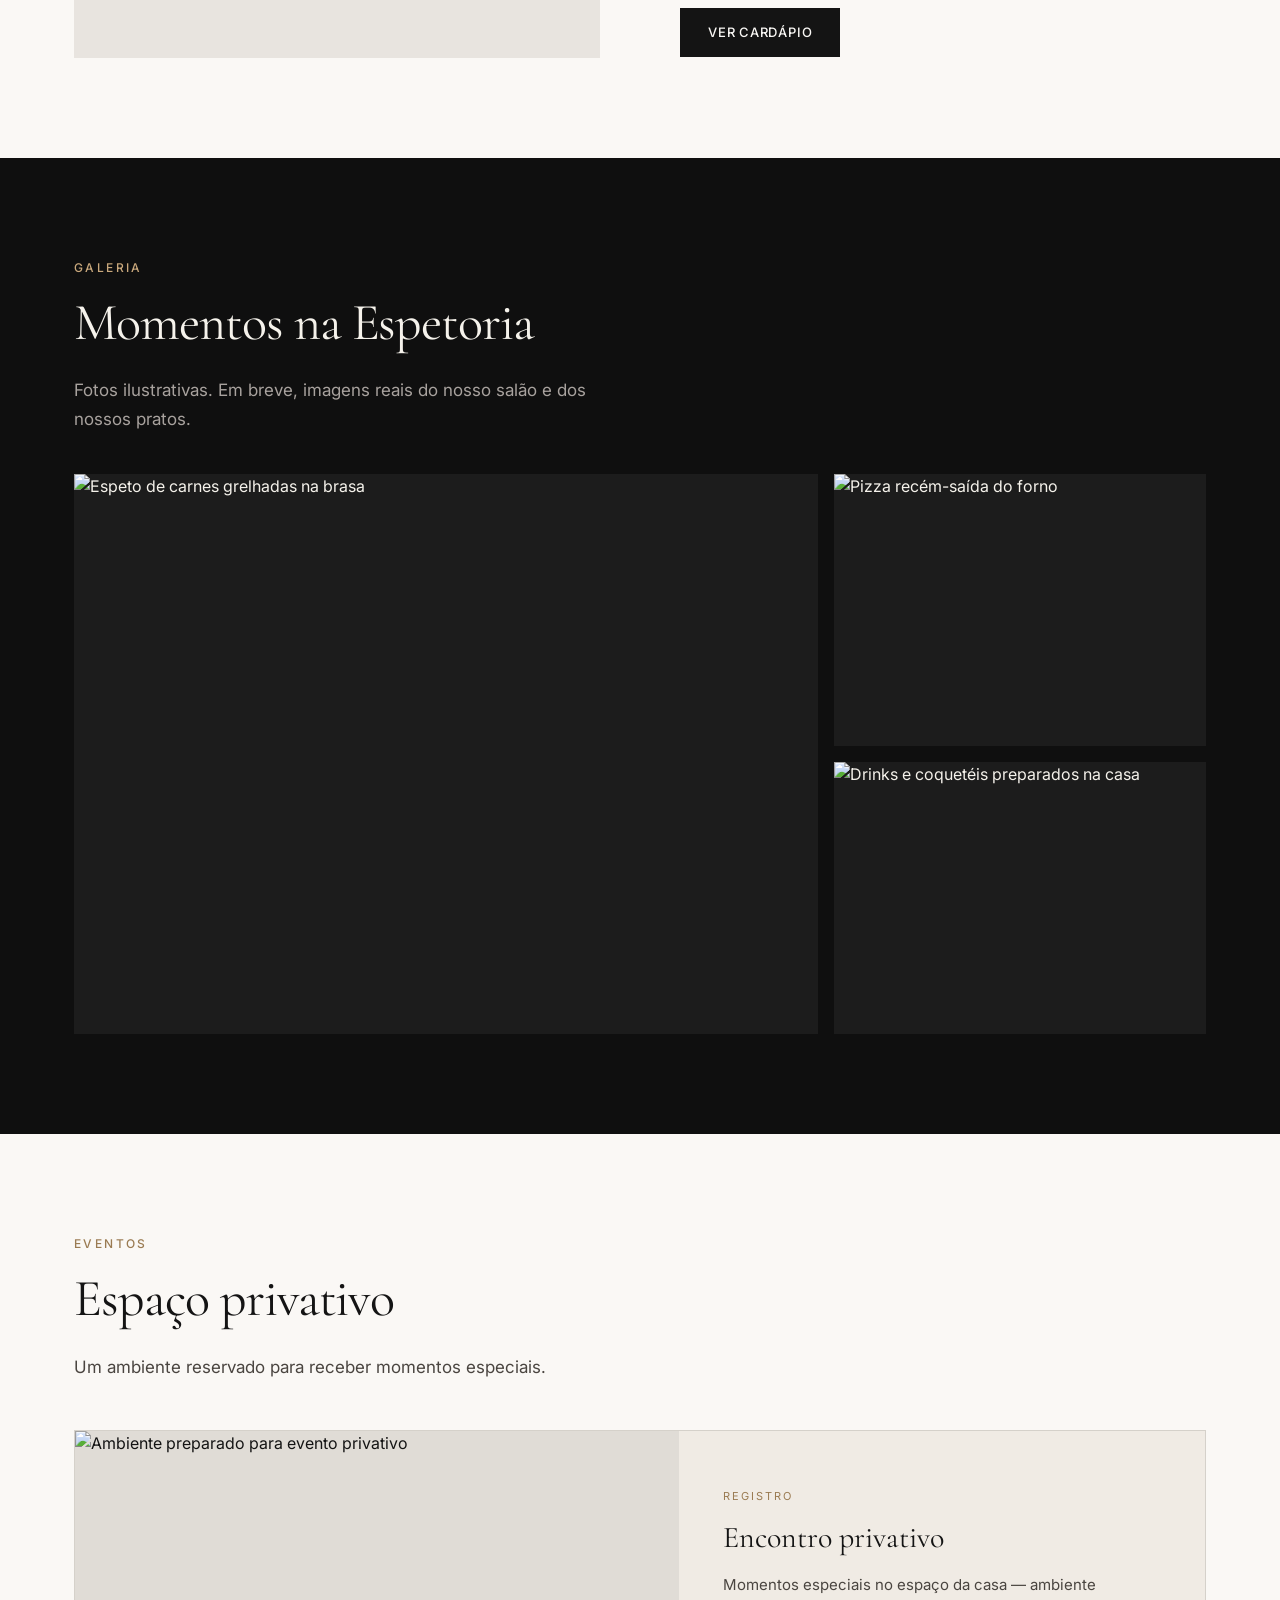
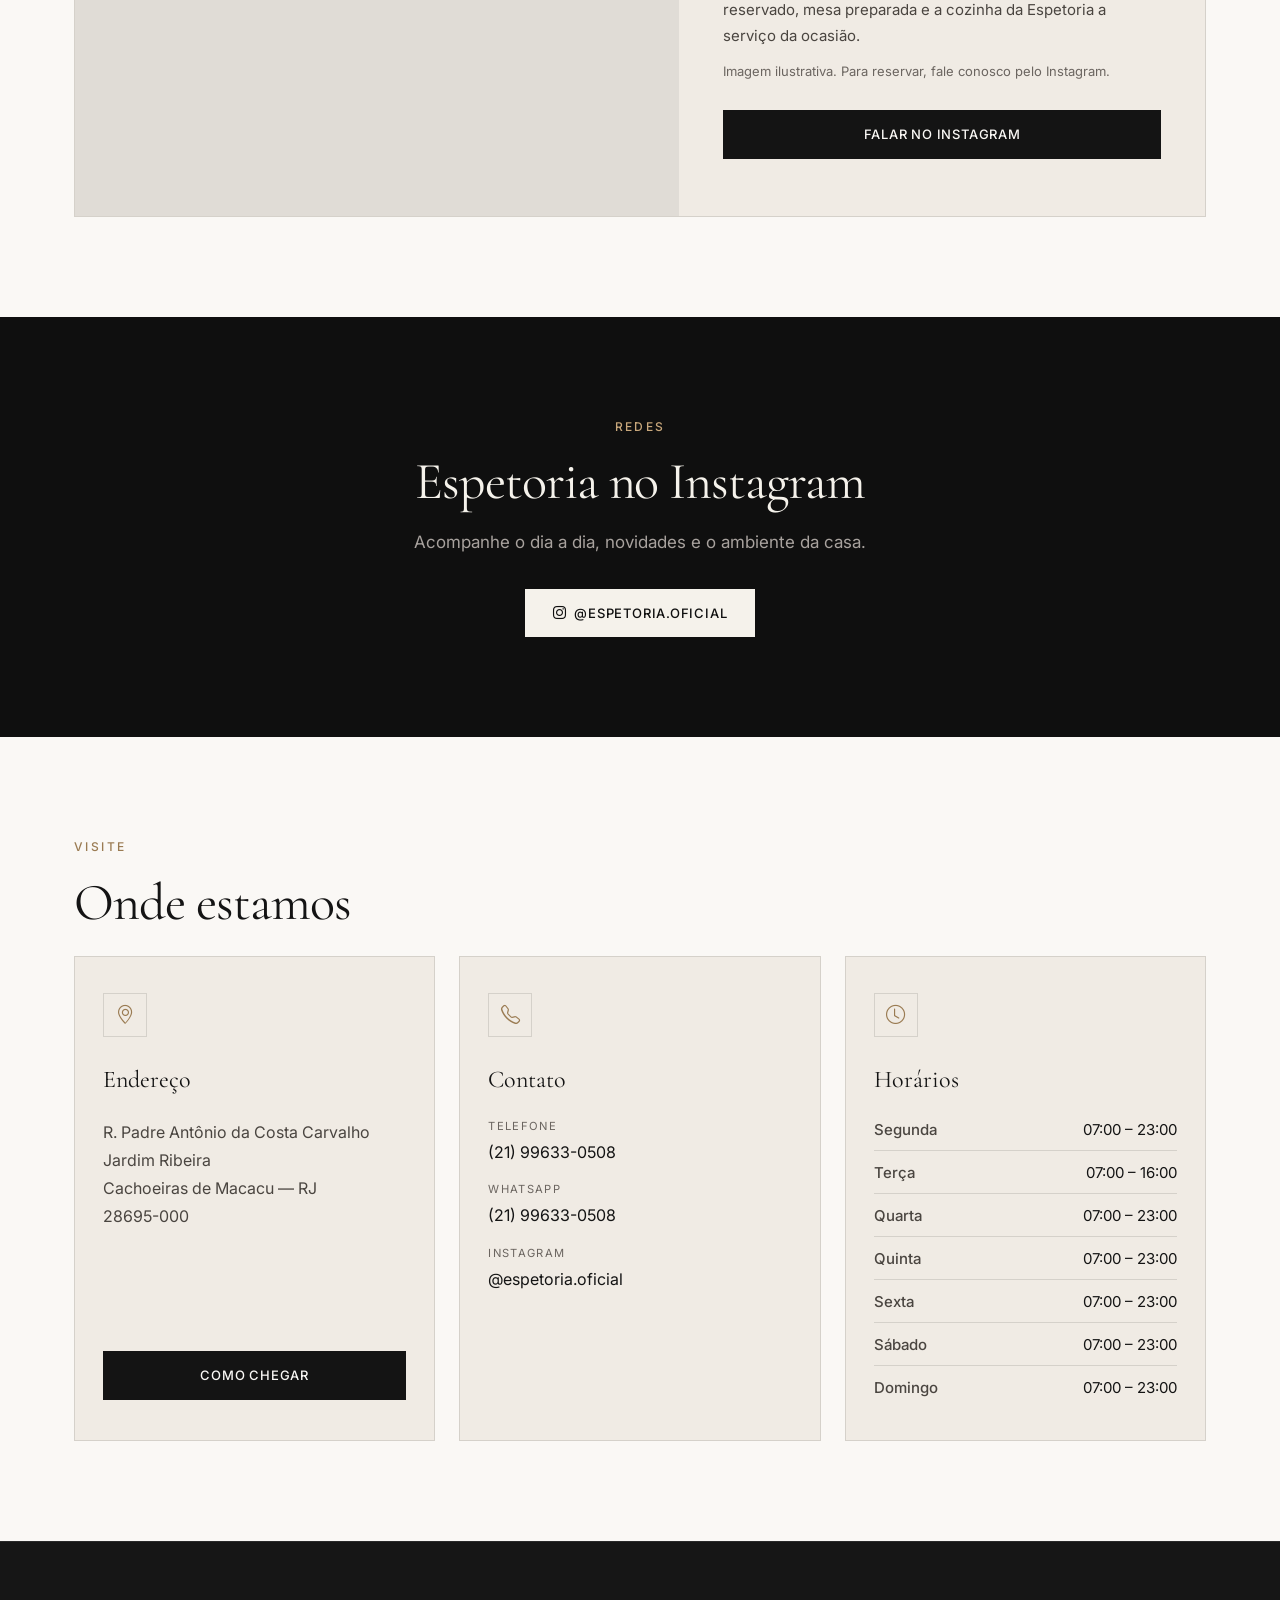
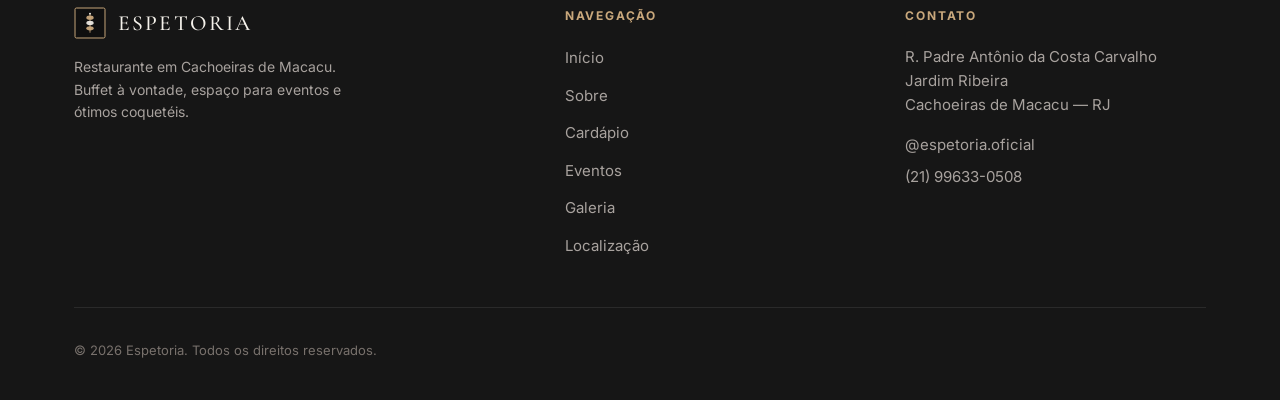
==== commit 64889663: "correção de erros" ====
--- a/index.html
+++ b/index.html
@@ -10,7 +10,9 @@
   <meta property="og:description" content="Buffet à vontade, espaço privativo para eventos e ótimos coquetéis. Restaurante em Cachoeiras de Macacu, RJ.">
   <meta property="og:type" content="restaurant">
   <meta property="og:url" content="https://espetoria.com.br">
+  <meta property="og:image" content="https://images.unsplash.com/photo-1544025162-d76694265947?w=1200&q=80">
   <meta property="og:locale" content="pt_BR">
+  <link rel="canonical" href="https://espetoria.com.br/">
   
   <link rel="icon" type="image/svg+xml" href="assets/favicon.svg">
   <link rel="apple-touch-icon" href="assets/favicon.svg">
@@ -59,10 +61,16 @@
         <a href="#localizacao">Localização</a>
       </nav>
       
-      <a href="https://www.instagram.com/espetoria.oficial/" target="_blank" rel="noopener noreferrer" class="nav-instagram" aria-label="Instagram da Espetoria">
-        <i class="bi bi-instagram" aria-hidden="true"></i>
-        <span>Instagram</span>
-      </a>
+      <div class="nav-actions">
+        <a href="https://wa.me/5521996330508" target="_blank" rel="noopener noreferrer" class="nav-instagram" aria-label="WhatsApp da Espetoria">
+          <i class="bi bi-whatsapp" aria-hidden="true"></i>
+          <span>WhatsApp</span>
+        </a>
+        <a href="https://www.instagram.com/espetoria.oficial/" target="_blank" rel="noopener noreferrer" class="nav-instagram" aria-label="Instagram da Espetoria">
+          <i class="bi bi-instagram" aria-hidden="true"></i>
+          <span>Instagram</span>
+        </a>
+      </div>
       
       <button class="menu-toggle" aria-label="Abrir menu" aria-expanded="false" aria-controls="mobile-nav">
         <span></span>
@@ -177,12 +185,13 @@
       <div class="container">
         <p class="section-label">Galeria</p>
         <h2 class="section-title">Momentos na Espetoria</h2>
+        <p class="section-text" style="margin-bottom: 40px;">Fotos ilustrativas. Em breve, imagens reais do nosso salão e dos nossos pratos.</p>
         
         <div class="galeria-grid">
           <div class="galeria-item large">
             <img 
-              src="https://images.unsplash.com/photo-1544025162-d76694265947?w=1200&q=80" 
-              alt="Carnes grelhadas servidas em tábua de madeira"
+              src="https://images.unsplash.com/photo-1529193591184-b1d58069ecdd?w=1200&q=80" 
+              alt="Espeto de carnes grelhadas na brasa"
               width="1200"
               height="750"
               loading="lazy"
--- a/css/style.css
+++ b/css/style.css
@@ -289,6 +289,12 @@
   width: 100%;
 }
 
+.nav-actions {
+  display: none;
+  align-items: center;
+  gap: 20px;
+}
+
 .nav-instagram {
   display: none;
   align-items: center;
@@ -481,6 +487,7 @@
 
 @media (min-width: 992px) {
   .nav-links { display: flex; }
+  .nav-actions { display: flex; }
   .nav-instagram { display: flex; }
   .menu-toggle { display: none; }
   .mobile-nav,
